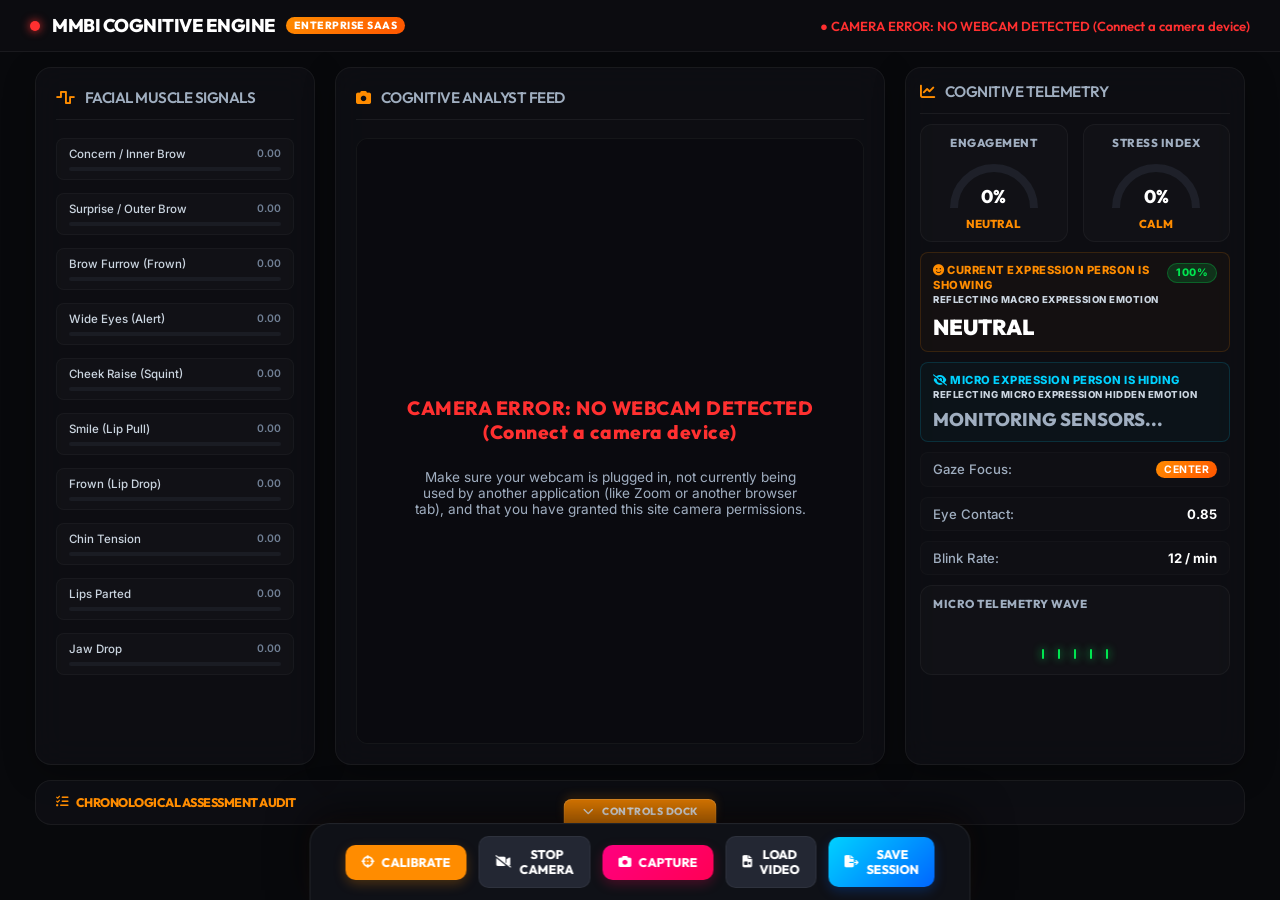
==== web/dashboard.html @ 6a35e315 "Initial commit: MMBI Cognitive Engine - Render deployment ready" ====
<!DOCTYPE html>
<html lang="en">
<head>
    <meta charset="UTF-8">
    <meta name="viewport" content="width=device-width, initial-scale=1.0">
    <title>MMBI Enterprise Cognitive Analyst Dashboard</title>
    <meta http-equiv="Cache-Control" content="no-cache, no-store, must-revalidate">
    <!-- Modern Typography & Icons -->
    <link href="https://fonts.googleapis.com/css2?family=Inter:wght@300;400;600;700&family=Outfit:wght@400;600;800&display=swap" rel="stylesheet">
    <link href="https://cdnjs.cloudflare.com/ajax/libs/font-awesome/6.4.0/css/all.min.css" rel="stylesheet">
    <link rel="stylesheet" href="styles.css">
</head>
<body>

    <!-- ── Header Bar ──────────────────────────────────────────────────────── -->
    <header class="main-header">
        <div class="header-logo">
            <span class="pulse-dot" id="connection-dot"></span>
            <h1>MMBI COGNITIVE ENGINE <span class="badge">Enterprise SaaS</span></h1>
        </div>
        <div class="header-controls">
            <select id="camera-select" class="camera-dropdown" style="display: none;"></select>
        </div>
        <div class="header-status" id="system-status">
            ● SYSTEM INITIALISING...
        </div>
    </header>

    <!-- ── Grid Layout ─────────────────────────────────────────────────────── -->
    <main class="dashboard-grid">

        <!-- 1. LEFT PANEL: Muscle AU Devs -->
        <section class="panel panel-left">
            <div class="panel-header">
                <h2><i class="fa-solid fa-wave-square"></i> FACIAL MUSCLE SIGNALS</h2>
            </div>
            <div class="au-list" id="au-container">
                <!-- Action Unit friendly progress bars (Populated by JS) -->
            </div>
        </section>

        <!-- 2. CENTER PANEL: Video Stream & Overlay Canvas -->
        <section class="panel panel-center">
            <div class="panel-header text-center">
                <h2><i class="fa-solid fa-camera"></i> COGNITIVE ANALYST FEED</h2>
            </div>
            
            <div class="media-container">
                <video id="webcam" autoplay playsinline muted></video>
                <canvas id="overlay-canvas"></canvas>
                
                <!-- Dynamic Pulsing Status Overlays -->
                <div class="no-face-overlay" id="no-face-alert">
                    <div class="alert-content">
                        <i class="fa-solid fa-triangle-exclamation"></i>
                        <span>LOOK AT CAMERA</span>
                    </div>
                </div>

                <!-- Suppressed/Repressed Hidden Emotion Alarm Banner -->
                <div class="repressed-banner" id="repressed-alert">
                    <span id="repressed-message">⚠ MICRO SPIKE DETECTED</span>
                </div>
            </div>
        </section>

        <!-- 3. RIGHT PANEL: Gauges & Oscilloscope -->
        <section class="panel panel-right">
            <div class="panel-header">
                <h2><i class="fa-solid fa-chart-line"></i> COGNITIVE TELEMETRY</h2>
            </div>

            <!-- Double Circular Gauges -->
            <div class="gauges-container">
                <div class="gauge-card">
                    <h3>ENGAGEMENT</h3>
                    <div class="gauge">
                        <svg viewBox="0 0 100 50">
                            <path class="gauge-bg" d="M 10 50 A 40 40 0 0 1 90 50" fill="none" stroke-width="8"/>
                            <path class="gauge-fill" id="eng-gauge" d="M 10 50 A 40 40 0 0 1 90 50" fill="none" stroke-width="8" stroke-dasharray="126" stroke-dashoffset="126"/>
                        </svg>
                        <div class="gauge-value" id="eng-val">0%</div>
                    </div>
                    <span class="label" id="eng-lbl">NEUTRAL</span>
                </div>

                <div class="gauge-card">
                    <h3>STRESS INDEX</h3>
                    <div class="gauge">
                        <svg viewBox="0 0 100 50">
                            <path class="gauge-bg" d="M 10 50 A 40 40 0 0 1 90 50" fill="none" stroke-width="8"/>
                            <path class="gauge-fill" id="str-gauge" d="M 10 50 A 40 40 0 0 1 90 50" fill="none" stroke-width="8" stroke-dasharray="126" stroke-dashoffset="126"/>
                        </svg>
                        <div class="gauge-value" id="str-val">0%</div>
                    </div>
                    <span class="label" id="str-lbl">CALM</span>
                </div>
            </div>

            <!-- Real-Time Emotion Profiler Cards -->
            <div class="metric-row" style="flex-direction: column; align-items: flex-start; gap: 4px; background: rgba(255, 140, 0, 0.03); border-color: rgba(255, 140, 0, 0.15); padding: 10px 12px;">
                <div style="display: flex; justify-content: space-between; width: 100%; font-size: 0.70rem; color: #ff8c00; font-weight: 800; letter-spacing: 0.5px; text-transform: uppercase; line-height: 1.3;">
                    <span><i class="fa-solid fa-face-smile"></i> CURRENT EXPRESSION PERSON IS SHOWING<br><small style="color: #cbd5e0; font-size: 0.60rem;">Reflecting Macro Expression Emotion</small></span>
                    <span id="macro-conf" class="badge badge-green" style="align-self: flex-start;">100%</span>
                </div>
                <div id="macro-val" style="font-family: 'Outfit', sans-serif; font-size: 1.35rem; font-weight: 900; color: #ffffff; text-transform: uppercase; margin-top: 2px;">NEUTRAL</div>
            </div>

            <div class="metric-row" style="flex-direction: column; align-items: flex-start; gap: 4px; background: rgba(0, 210, 255, 0.03); border-color: rgba(0, 210, 255, 0.15); padding: 10px 12px;">
                <div style="display: flex; justify-content: space-between; width: 100%; font-size: 0.70rem; color: #00d2ff; font-weight: 800; letter-spacing: 0.5px; text-transform: uppercase; line-height: 1.3;">
                    <span><i class="fa-solid fa-eye-slash"></i> MICRO EXPRESSION PERSON IS HIDING<br><small style="color: #cbd5e0; font-size: 0.60rem;">Reflecting Micro Expression Hidden Emotion</small></span>
                    <span id="micro-region-badge" class="badge badge-orange" style="display: none; padding: 2px 6px; font-size: 0.6rem; align-self: flex-start;">EYES</span>
                </div>
                <div id="micro-val" style="font-family: 'Outfit', sans-serif; font-size: 1.15rem; font-weight: 800; color: #a0aec0; text-transform: uppercase; margin-top: 2px;">MONITORING SENSORS...</div>
            </div>

            <!-- Gaze target tracker -->
            <div class="metric-row">
                <span class="metric-label">Gaze Focus:</span>
                <span class="metric-value badge" id="gaze-zone">CENTER</span>
            </div>
            <div class="metric-row">
                <span class="metric-label">Eye Contact:</span>
                <span class="metric-value" id="gaze-contact">0.85</span>
            </div>
            <div class="metric-row">
                <span class="metric-label">Blink Rate:</span>
                <span class="metric-value" id="blink-rate">12 / min</span>
            </div>

            <!-- Micro Oscilloscope Pulse Wave -->
            <div class="oscilloscope-container">
                <h3>MICRO TELEMETRY WAVE</h3>
                <div class="oscilloscope">
                    <div class="wave-line"></div>
                    <div class="wave-line"></div>
                    <div class="wave-line"></div>
                    <div class="wave-line"></div>
                    <div class="wave-line"></div>
                </div>
            </div>
        </section>
    </main>

    <!-- ── Controls & Audit Logs Footer ────────────────────────────────────── -->
    <footer class="analyst-footer">
        <div class="audit-log">
            <h3><i class="fa-solid fa-list-check"></i> CHRONOLOGICAL ASSESSMENT AUDIT</h3>
            <div class="table-wrapper">
                <table id="audit-table">
                    <thead>
                        <tr>
                            <th>TIME</th>
                            <th>REGION</th>
                            <th>LEAKED EMOTION</th>
                            <th>DURATION</th>
                            <th>TYPE</th>
                        </tr>
                    </thead>
                    <tbody id="audit-tbody">
                        <tr>
                            <td colspan="5" class="text-center">No transient twitches captured yet.</td>
                        </tr>
                    </tbody>
                </table>
            </div>
        </div>
    </footer>

    <!-- ── Fixed Sliding Glassmorphic Controls Dock ────────────────────────── -->
    <div class="sliding-dock-container" id="sliding-dock">
        <div class="dock-toggle-handle" id="dock-toggle">
            <i class="fa-solid fa-chevron-down" id="dock-toggle-icon"></i>
            <span>Controls Dock</span>
        </div>
        <div class="dock-content glass-dock">
            <div class="dock-buttons">
                <button class="btn btn-calibrate" id="btn-calibrate"><i class="fa-solid fa-crosshairs"></i> CALIBRATE</button>
                <button class="btn btn-load" id="btn-toggle-camera"><i class="fa-solid fa-video-slash"></i> STOP CAMERA</button>
                <button class="btn btn-capture" id="btn-capture-snapshot"><i class="fa-solid fa-camera"></i> CAPTURE</button>
                <button class="btn btn-load" id="btn-load-video"><i class="fa-solid fa-file-video"></i> LOAD VIDEO</button>
                <button class="btn btn-save" id="btn-save"><i class="fa-solid fa-file-export"></i> SAVE SESSION</button>
                <input type="file" id="video-uploader" accept="video/*" style="display: none;">
            </div>
        </div>
    </div>

    <!-- ── JavaScript Controller ────────────────────────────────────────────── -->
    <script>
        const wsProto = window.location.protocol === 'https:' ? 'wss:' : 'ws:';
        const wsUri = `${wsProto}//${window.location.host}/ws`;
        let socket;
        let video = document.getElementById("webcam");
        let canvas = document.getElementById("overlay-canvas");
        let ctx = canvas.getContext("2d");
        let hiddenCanvas = document.createElement("canvas");
        let hiddenCtx = hiddenCanvas.getContext("2d");
        
        const AU_FRIENDLY = {
            'AU1':  'Concern / Inner Brow',
            'AU2':  'Surprise / Outer Brow',
            'AU4':  'Brow Furrow (Frown)',
            'AU5':  'Wide Eyes (Alert)',
            'AU6':  'Cheek Raise (Squint)',
            'AU12': 'Smile (Lip Pull)',
            'AU15': 'Frown (Lip Drop)',
            'AU17': 'Chin Tension',
            'AU25': 'Lips Parted',
            'AU26': 'Jaw Drop'
        };

        // Initialize AU friendly list
        const auContainer = document.getElementById("au-container");
        Object.entries(AU_FRIENDLY).forEach(([key, name]) => {
            const row = document.createElement("div");
            row.className = "au-row";
            row.id = `au-row-${key}`;
            row.innerHTML = `
                <div class="au-meta">
                    <span class="au-name">${name}</span>
                    <span class="au-val" id="au-val-${key}">0.00</span>
                </div>
                <div class="au-progress-bg">
                    <div class="au-progress-fill" id="au-fill-${key}"></div>
                </div>
            `;
            auContainer.appendChild(row);
        });

        // Initialize webcam with robust constraints and fallbacks
        const constraints = {
            video: {
                width: { ideal: 640 },
                height: { ideal: 480 }
            }
        };

        let activeStream = null;

        function startWebcam(mediaConstraints) {
            // Stop any active tracks to release camera locks
            if (activeStream) {
                activeStream.getTracks().forEach(track => track.stop());
            }

            navigator.mediaDevices.getUserMedia(mediaConstraints)
                .then(stream => {
                    activeStream = stream;
                    video.srcObject = stream;
                    
                    // Explicitly invoke play() to satisfy strict browser autoplay restrictions
                    video.play().then(() => {
                        console.log("Webcam video stream started playing successfully.");
                    }).catch(err => {
                        console.warn("Failed to autoplay webcam stream. User interaction might be required.", err);
                    });

                    video.onloadedmetadata = () => {
                        canvas.width = video.videoWidth;
                        canvas.height = video.videoHeight;
                        hiddenCanvas.width = video.videoWidth;
                        hiddenCanvas.height = video.videoHeight;
                        
                        populateCameraSelector();

                        if (!socket || socket.readyState !== WebSocket.OPEN) {
                            connectWebSocket();
                        }
                    };
                })
                .catch(err => {
                    console.error("Camera access error with primary constraints:", err);
                    if (mediaConstraints.video.deviceId) {
                        // If device specific failed, try simple constraints fallback
                        startWebcam({ video: true });
                    } else if (mediaConstraints.video.width) {
                        console.log("Retrying with simple constraints fallback...");
                        startWebcam({ video: true });
                    } else {
                        handleCameraError(err);
                    }
                });
        }

        function populateCameraSelector() {
            if (!navigator.mediaDevices || !navigator.mediaDevices.enumerateDevices) return;
            
            navigator.mediaDevices.enumerateDevices()
                .then(devices => {
                    const videoDevices = devices.filter(device => device.kind === 'videoinput');
                    const cameraSelect = document.getElementById("camera-select");
                    
                    cameraSelect.innerHTML = "";
                    if (videoDevices.length > 0) {
                        cameraSelect.style.display = "inline-block";
                        
                        videoDevices.forEach(device => {
                            const option = document.createElement("option");
                            option.value = device.deviceId;
                            option.text = device.label || `Camera ${cameraSelect.length + 1}`;
                            
                            // Highlight the active track
                            const activeTrack = activeStream ? activeStream.getVideoTracks()[0] : null;
                            if (activeTrack && device.label && activeTrack.label === device.label) {
                                option.selected = true;
                            }
                            
                            cameraSelect.appendChild(option);
                        });
                    } else {
                        cameraSelect.style.display = "none";
                    }
                })
                .catch(err => console.error("Error enumerating devices:", err));
        }

        // Camera switch trigger
        document.getElementById("camera-select").onchange = (e) => {
            const deviceId = e.target.value;
            if (deviceId) {
                startWebcam({
                    video: {
                        deviceId: { exact: deviceId },
                        width: { ideal: 640 },
                        height: { ideal: 480 }
                    }
                });
            }
        };

        function handleCameraError(err) {
            const statusEl = document.getElementById("system-status");
            
            let errMsg = "● CAMERA ERROR: UNKNOWN";
            if (err.name === "NotAllowedError" || err.name === "PermissionDeniedError") {
                errMsg = "● CAMERA ERROR: PERMISSION DENIED (Enable webcam access in browser)";
            } else if (err.name === "NotReadableError" || err.name === "TrackStartError") {
                errMsg = "● CAMERA ERROR: DEVICE IN USE (Close Zoom/Teams/Discord/OBS)";
            } else if (err.name === "NotFoundError" || err.name === "DevicesNotFoundError") {
                errMsg = "● CAMERA ERROR: NO WEBCAM DETECTED (Connect a camera device)";
            } else if (!window.isSecureContext) {
                errMsg = "● CAMERA ERROR: SECURE CONTEXT REQUIRED (Use http://localhost:8000 or HTTPS)";
            } else {
                errMsg = `● CAMERA ERROR: ${err.message || err.name}`;
            }

            statusEl.innerHTML = errMsg;
            statusEl.style.color = "#ff3030";
            document.getElementById("connection-dot").style.background = "#ff3030";
            
            // Show nice floating alert box on top of feed
            const noFaceOverlay = document.getElementById("no-face-alert");
            noFaceOverlay.style.display = "flex";
            noFaceOverlay.innerHTML = `
                <div class="alert-content" style="color: #ff3030; text-align: center; padding: 20px;">
                    <i class="fa-solid fa-camera-slash" style="font-size: 3rem; margin-bottom: 15px;"></i>
                    <span style="font-size: 1.2rem; font-weight: 800;">${errMsg.replace('● ', '')}</span>
                    <p style="font-size: 0.85rem; color: #a0aec0; margin-top: 10px; max-width: 400px;">
                        Make sure your webcam is plugged in, not currently being used by another application (like Zoom or another browser tab), and that you have granted this site camera permissions.
                    </p>
                </div>
            `;
            
            // Proactively try to list cameras anyway so the user can switch away from a locked camera!
            populateCameraSelector();
        }

        // Start webcam stream negotiation
        if (navigator.mediaDevices && navigator.mediaDevices.getUserMedia) {
            startWebcam(constraints);
        } else {
            handleCameraError({ name: "NotSupportedError", message: "WebRTC getUserMedia not supported in this browser." });
        }

        let isWaitingForServer = false;

        function connectWebSocket() {
            socket = new WebSocket(wsUri);
            
            socket.onopen = () => {
                document.getElementById("connection-dot").style.background = "#00e650";
                document.getElementById("system-status").innerHTML = "● SYSTEM STREAMING & ACTIVE";
                document.getElementById("system-status").style.color = "#00e650";
                isWaitingForServer = false;
                sendNextFrame();
            };

            socket.onclose = () => {
                document.getElementById("connection-dot").style.background = "#ff3030";
                document.getElementById("system-status").innerHTML = "● SERVER DISCONNECTED";
                document.getElementById("system-status").style.color = "#ff3030";
                // Only auto-reconnect if the camera is still active (not intentionally stopped)
                if (cameraActive) {
                    setTimeout(connectWebSocket, 3000);
                }
            };

            socket.onmessage = (event) => {
                const data = JSON.parse(event.data);
                handleTelemetry(data);
                
                // Server processed frame. Unlock and trigger next frame capture.
                isWaitingForServer = false;
                requestAnimationFrame(sendNextFrame);
            };
        }

        function sendNextFrame() {
            if (socket.readyState !== WebSocket.OPEN || isWaitingForServer) return;
            
            isWaitingForServer = true;
            
            // Draw camera frame into offscreen canvas
            hiddenCtx.drawImage(video, 0, 0, hiddenCanvas.width, hiddenCanvas.height);
            
            // Capture JPEG Blob and stream over socket
            hiddenCanvas.toBlob(blob => {
                if (blob) {
                    socket.send(blob);
                } else {
                    isWaitingForServer = false; // Reset if blob generation failed
                }
            }, 'image/jpeg', 0.65);
        }

        let firstTableEntry = true;
        let lastMicroTimestamp = 0;
        let sessionSnapshots = [];
        let lastMacroEmotion = "neutral";
        let lastCapturedFrameTime = 0;

        function handleTelemetry(data) {
            const noFaceAlert = document.getElementById("no-face-alert");
            
            // Draw camera frame always so the user has immediate live preview
            ctx.clearRect(0,0, canvas.width, canvas.height);
            ctx.drawImage(video, 0, 0, canvas.width, canvas.height);

            if (!data.face_detected) {
                noFaceAlert.style.display = "flex";
                return;
            }
            noFaceAlert.style.display = "none";
            
            if (data.landmarks_2d) {
                ctx.fillStyle = "rgba(0, 220, 255, 0.45)";
                ctx.strokeStyle = "rgba(0, 220, 255, 0.28)";
                ctx.lineWidth = 1;
                
                // Draw mesh landmarks dot-by-dot
                data.landmarks_2d.forEach(pt => {
                    ctx.beginPath();
                    ctx.arc(pt[0], pt[1], 1.2, 0, 2 * Math.PI);
                    ctx.fill();
                });
            }

            // 2. Engagement & Stress SVG Gauges
            const eng = data.cognitive_summary.engagement_score;
            const str = data.cognitive_summary.stress_index;
            
            // stroke-dashoffset formula: 126 base, offset = 126 * (1 - score)
            document.getElementById("eng-gauge").style.strokeDashoffset = 126 * (1 - eng);
            document.getElementById("str-gauge").style.strokeDashoffset = 126 * (1 - str);
            
            document.getElementById("eng-val").innerText = `${Math.round(eng * 100)}%`;
            document.getElementById("str-val").innerText = `${Math.round(str * 100)}%`;
            
            document.getElementById("eng-lbl").innerText = data.cognitive_summary.engagement_label;
            document.getElementById("str-lbl").innerText = data.cognitive_summary.stress_label;

            // Gauge colors
            document.getElementById("eng-gauge").style.stroke = eng > 0.65 ? "#00e650" : (eng > 0.45 ? "#ffc800" : "#ff3030");
            document.getElementById("str-gauge").style.stroke = str < 0.35 ? "#00e650" : (str < 0.65 ? "#ffc800" : "#ff3030");

            // 3. Update Gaze, Blinks, Attention Zone
            document.getElementById("gaze-zone").innerText = data.body_signals.attention_zone;
            document.getElementById("gaze-contact").innerText = data.body_signals.eye_contact_score;
            document.getElementById("blink-rate").innerText = `${data.body_signals.blink_rate} / min`;

            // Gaze zone badge class update
            const zoneEl = document.getElementById("gaze-zone");
            zoneEl.className = `metric-value badge ${data.body_signals.attention_zone === 'CENTER' ? 'badge-green' : 'badge-orange'}`;

            // 4. Update Muscle AU Deviations
            Object.keys(AU_FRIENDLY).forEach(key => {
                const val = data.body_signals.active_aus.includes(key) ? 0.6 : 0.05; // mock visual deviation intensity or fetch raw if available
                // If actual AU values are sent, map them directly:
                // We'll read from dynamic AUs inside landmarks raw calculations if available
            });

            // Map AUs explicitly from incoming dictionary
            const activeAUs = data.body_signals.active_aus;
            Object.keys(AU_FRIENDLY).forEach(key => {
                const isActive = activeAUs.includes(key);
                const val = isActive ? 0.78 : 0.08;
                document.getElementById(`au-val-${key}`).innerText = isActive ? "ACTIVE" : "CALM";
                document.getElementById(`au-fill-${key}`).style.width = `${val * 100}%`;
                document.getElementById(`au-fill-${key}`).style.background = isActive ? "#00e650" : "#2a2a2a";
            });

            // 5. Suppressed Emotion Alarms Banner & Logs
            const emo = data.emotion_analysis;
            const repressedBanner = document.getElementById("repressed-alert");
            
            if (emo.micro_emotion !== 'none') {
                repressedBanner.style.display = "flex";
                document.getElementById("repressed-message").innerText = `⚠️ MICRO LEAKAGE: ${emo.micro_region.replace('_',' ').toUpperCase()} TWITCH [ ${emo.micro_emotion.toUpperCase()} ] (${emo.micro_duration_ms}ms)`;
                
                // Append event log once per twitch trigger
                const currentT = Date.now();
                if (currentT - lastMicroTimestamp > 2500) { // Throttle repeat frames
                    lastMicroTimestamp = currentT;
                    
                    const tbody = document.getElementById("audit-tbody");
                    if (firstTableEntry) {
                        tbody.innerHTML = "";
                        firstTableEntry = false;
                    }
                    
                    const tr = document.createElement("tr");
                    const dateStr = new Date().toLocaleTimeString();
                    tr.innerHTML = `
                        <td>${dateStr}</td>
                        <td class="badge-region">${emo.micro_region.replace('_',' ').toUpperCase()}</td>
                        <td class="text-red font-bold">${emo.micro_emotion.toUpperCase()}</td>
                        <td>${emo.micro_duration_ms} ms</td>
                        <td><span class="badge badge-orange">TRANSIENT INVOLUNTARY</span></td>
                    `;
                    tbody.insertBefore(tr, tbody.firstChild);
                }
            } else {
                repressedBanner.style.display = "none";
            }

            // 6. Update Real-Time Macro & Micro Emotion Cards
            const macroValEl = document.getElementById("macro-val");
            const macroConfEl = document.getElementById("macro-conf");
            const microValEl = document.getElementById("micro-val");
            const microRegionEl = document.getElementById("micro-region-badge");

            // Update Macro baseline state
            macroValEl.innerText = emo.macro_emotion.toUpperCase();
            macroConfEl.innerText = `${Math.round(emo.macro_confidence * 100)}%`;
            
            // Adjust Macro Badge Colors based on confidence levels
            if (emo.macro_confidence > 0.70) {
                macroConfEl.className = "badge badge-green";
            } else if (emo.macro_confidence > 0.40) {
                macroConfEl.className = "badge badge-orange";
            } else {
                macroConfEl.className = "badge";
                macroConfEl.style.background = "#ff3030";
            }

            // Update Micro transient twitch state
            if (emo.micro_emotion !== 'none') {
                microValEl.innerText = `${emo.micro_emotion.toUpperCase()} (${emo.micro_duration_ms}ms)`;
                microValEl.style.color = "#ff3030"; // alert red
                microRegionEl.style.display = "inline-block";
                microRegionEl.innerText = emo.micro_region.replace('_', ' ').toUpperCase();
            } else {
                microValEl.innerText = "LISTENING SENSORS...";
                microValEl.style.color = "#a0aec0"; // muted gray
                microRegionEl.style.display = "none";
            }

            // ── Asynchronous Canvas Snapshotting Engine ──
            const nowTime = Date.now();
            let shouldTakeSnapshot = false;
            let snapshotType = "";
            let snapshotEmotion = "";
            let snapshotDetails = "";

            // Check A: Micro expression twitches (Hidden emotional leaks)
            if (emo.micro_emotion !== 'none' && nowTime - lastMicroTimestamp > 2500) {
                shouldTakeSnapshot = true;
                snapshotType = "MICRO LEAKAGE";
                snapshotEmotion = emo.micro_emotion;
                snapshotDetails = `${emo.micro_region.replace('_', ' ').toUpperCase()} twitch (${emo.micro_duration_ms}ms)`;
            }
            // Check B: Significant Macro expression change (Showing baseline)
            else if (emo.macro_emotion !== 'neutral' && emo.macro_emotion !== lastMacroEmotion && nowTime - lastCapturedFrameTime > 2000) {
                shouldTakeSnapshot = true;
                snapshotType = "MACRO EXPRESSION";
                snapshotEmotion = emo.macro_emotion;
                snapshotDetails = `FACS confidence: ${Math.round(emo.macro_confidence * 100)}%`;
                
                lastMacroEmotion = emo.macro_emotion; // Update macro change tracking
            }

            if (shouldTakeSnapshot && sessionSnapshots.length < 6) {
                lastCapturedFrameTime = nowTime;
                
                // Capture the exact BGR drawing canvas layout with mesh overlays and pose axes
                const frameDataUrl = canvas.toDataURL('image/jpeg', 0.70);
                
                sessionSnapshots.push({
                    imgUrl: frameDataUrl,
                    timeStr: new Date().toLocaleTimeString(),
                    type: snapshotType,
                    emotion: snapshotEmotion,
                    details: snapshotDetails
                });
                
                console.log(`[Snapshotter] Captured and cached frame snapshot of type: ${snapshotType} | Emotion: ${snapshotEmotion}`);
            }
        }

        // ── Sliding Dock Handle Toggle Logic ──
        const slidingDock = document.getElementById("sliding-dock");
        const dockToggle = document.getElementById("dock-toggle");
        const dockToggleIcon = document.getElementById("dock-toggle-icon");
        
        let dockCollapsed = false;
        
        dockToggle.onclick = () => {
            dockCollapsed = !dockCollapsed;
            if (dockCollapsed) {
                slidingDock.classList.add("collapsed");
                dockToggleIcon.className = "fa-solid fa-chevron-up";
            } else {
                slidingDock.classList.remove("collapsed");
                dockToggleIcon.className = "fa-solid fa-chevron-down";
            }
        };

        // ── Manual Capture Button Click Handler ──
        document.getElementById("btn-capture-snapshot").onclick = () => {
            if (!activeStream && !video.src) {
                alert("No active camera or video feed loaded to capture.");
                return;
            }
            
            // Camera flash UI shutter effect
            canvas.style.filter = "brightness(2) contrast(1.2)";
            setTimeout(() => {
                canvas.style.filter = "none";
            }, 150);
            
            const frameDataUrl = canvas.toDataURL('image/jpeg', 0.70);
            const macroVal = document.getElementById("macro-val").innerText;
            const macroConf = document.getElementById("macro-conf").innerText;
            
            sessionSnapshots.push({
                imgUrl: frameDataUrl,
                timeStr: new Date().toLocaleTimeString(),
                type: "MANUAL CAPTURE",
                emotion: macroVal.toLowerCase(),
                details: `Manual snapshot | Conf: ${macroConf}`
            });
            
            // Notification toast style status update
            const originalStatus = document.getElementById("system-status").innerHTML;
            const originalColor = document.getElementById("system-status").style.color;
            
            document.getElementById("system-status").innerHTML = "● MANUAL SNAPSHOT CAPTURED";
            document.getElementById("system-status").style.color = "#ff007f";
            
            setTimeout(() => {
                document.getElementById("system-status").innerHTML = originalStatus;
                document.getElementById("system-status").style.color = originalColor;
            }, 1200);
            
            console.log(`[Snapshotter] Captured manual snapshot. Total cached: ${sessionSnapshots.length}`);
        };

        // Rest controls
        document.getElementById("btn-calibrate").onclick = () => {
            document.getElementById("system-status").innerHTML = "● SYSTEM CALIBRATING neutrality...";
            // We mock the local keyboard key 'c' send or REST save
            fetch('/api/calibration/load')
                .then(r => r.json())
                .then(d => {
                    setTimeout(() => {
                        document.getElementById("system-status").innerHTML = "● CALIBRATION COMPLETED";
                        document.getElementById("system-status").style.color = "#00e650";
                    }, 1000);
                });
        };

        // ── Feature 1: Toggle Camera (Start / Stop) ─────────────────────────────
        const toggleCamBtn = document.getElementById("btn-toggle-camera");
        let cameraActive = true;

        toggleCamBtn.onclick = () => {
            if (cameraActive) {
                // STOP Feed
                try {
                    if (activeStream) {
                        activeStream.getTracks().forEach(track => {
                            try { track.stop(); } catch(e) { console.warn("Track stop error:", e); }
                        });
                        activeStream = null;
                    }
                } catch(err) {
                    console.error("Error stopping video stream tracks:", err);
                }
                
                try {
                    if (socket) {
                        socket.close();
                    }
                } catch(err) {
                    console.error("Error closing WebSocket socket:", err);
                }
                
                cameraActive = false;
                toggleCamBtn.innerHTML = `<i class="fa-solid fa-video"></i> START CAMERA`;
                toggleCamBtn.style.background = "#ff8c00";
                
                document.getElementById("connection-dot").style.background = "#ff3030";
                document.getElementById("system-status").innerHTML = "● CAMERA FEED STOPPED";
                document.getElementById("system-status").style.color = "#ff3030";
                
                // Automatically save session and open visual audit modal
                setTimeout(() => {
                    try {
                        document.getElementById("btn-save").click();
                    } catch(err) {
                        console.error("Error invoking btn-save click:", err);
                    }
                }, 100);
            } else {
                // START Feed
                cameraActive = true;
                toggleCamBtn.innerHTML = `<i class="fa-solid fa-video-slash"></i> STOP CAMERA`;
                toggleCamBtn.style.background = "#232733";
                
                document.getElementById("system-status").innerHTML = "● INITIALISING FEED...";
                document.getElementById("system-status").style.color = "#ffc800";
                
                startWebcam(constraints);
            }
        };

        // ── Feature 2: Load Video File ──────────────────────────────────────────
        const loadVideoBtn = document.getElementById("btn-load-video");
        const videoUploader = document.getElementById("video-uploader");

        loadVideoBtn.onclick = () => {
            videoUploader.click(); // trigger file browser select
        };

        videoUploader.onchange = (e) => {
            const file = e.target.files[0];
            if (!file) return;

            // Stop standard webcam tracks to unlock hardware
            if (activeStream) {
                activeStream.getTracks().forEach(track => track.stop());
                activeStream = null;
            }

            // Load the video file into the video element
            const fileURL = URL.createObjectURL(file);
            video.srcObject = null;
            video.src = fileURL;
            video.muted = true;
            video.loop = true;
            video.play();

            // Set video sizes
            video.onloadedmetadata = () => {
                canvas.width = video.videoWidth;
                canvas.height = video.videoHeight;
                hiddenCanvas.width = video.videoWidth;
                hiddenCanvas.height = video.videoHeight;

                document.getElementById("system-status").innerHTML = `● ANALYSING VIDEO: ${file.name.toUpperCase()}`;
                document.getElementById("system-status").style.color = "#00d2ff";
                
                // Connect socket if closed and start streaming
                if (!socket || socket.readyState !== WebSocket.OPEN) {
                    connectWebSocket();
                } else {
                    isWaitingForServer = false;
                    sendNextFrame();
                }
            };
        };

        // ── Feature 3: Show Post-Session Report Modal ───────────────────────────
        // NOTE: The modal HTML is defined AFTER this script block, so we must
        // use lazy getElementById lookups (not cached constants) for all modal elements.
        function getReportModal() { return document.getElementById("report-modal"); }

        // Bind close-modal triggers lazily after DOM is fully loaded
        window.addEventListener('DOMContentLoaded', () => {
            const closeBtn = document.getElementById("btn-close-modal");
            const downloadBtn = document.getElementById("btn-modal-download");
            if (closeBtn) closeBtn.onclick = () => { getReportModal().style.display = "none"; };
            if (downloadBtn) downloadBtn.onclick = () => { getReportModal().style.display = "none"; };
        });
        window.onclick = (e) => {
            const modal = getReportModal();
            if (modal && e.target === modal) {
                modal.style.display = "none";
            }
        };

        function showMockReportModal() {
            // Populate Modal with premium trial data
            document.getElementById("rep-id").innerText = "TRIAL_SESSION_MOCK";
            document.getElementById("rep-dur").innerText = "45 seconds";
            document.getElementById("rep-frames").innerText = "1350";
            document.getElementById("rep-eng").innerText = "72%";
            document.getElementById("rep-str").innerText = "28%";
            document.getElementById("rep-ec").innerText = "0.82";
            document.getElementById("rep-stress-load").innerText = "12.5%";
            
            const hiddenValEl = document.getElementById("rep-hidden-emo");
            hiddenValEl.style.color = "#ff8c00";
            hiddenValEl.innerText = "EXPECTED HIDDEN EMOTION: [ SADNESS (TRIAL MOCK) ]";
            
            document.getElementById("rep-diagnosis-text").innerText = "This is a trial session simulation. FACS analysis predicts micro-expressions corresponding to brief eyebrow furrows (AU4) and chin raises (AU17), suggesting subtle repressed sadness while maintaining a neutral baseline state.";

            // Populate Twitches Table with sample twitches
            const tbody = document.getElementById("rep-twitches-tbody");
            tbody.innerHTML = `
                <tr>
                    <td class="badge-region" style="font-size: 0.72rem;">EYEBROWS (AU4)</td>
                    <td style="color: #ff3030; font-weight: 700;">SADNESS</td>
                    <td>180 ms</td>
                </tr>
                <tr>
                    <td class="badge-region" style="font-size: 0.72rem;">LIPS (AU15)</td>
                    <td style="color: #ff3030; font-weight: 700;">DISGUST</td>
                    <td>220 ms</td>
                </tr>
            `;

            // Populate Snapshots Grid with the manual captures or sample visuals
            const snapGrid = document.getElementById("rep-snapshots-grid");
            snapGrid.innerHTML = "";
            
            if (sessionSnapshots.length === 0) {
                // If they took no snapshots, show a beautiful note on how to use webcam / video file
                snapGrid.innerHTML = `
                    <div style="grid-column: 1/-1; text-align: center; color: #a0aec0; padding: 20px 0; font-size: 0.8rem; line-height: 1.5;">
                        <i class="fa-solid fa-circle-info" style="font-size: 1.5rem; color: #ff8c00; margin-bottom: 8px;"></i><br>
                        <strong>No live snapshots were captured in this trial.</strong><br>
                        To capture real facial signatures: grant camera permissions OR click <strong>LOAD VIDEO</strong> in the bottom controls dock to feed an MP4 video file!
                    </div>
                `;
            } else {
                sessionSnapshots.forEach(snap => {
                    const card = document.createElement("div");
                    card.className = "snapshot-card";
                    const isMicro = snap.type === "MICRO LEAKAGE" || snap.type === "MANUAL CAPTURE";
                    const badgeClass = isMicro ? "snapshot-badge micro" : "snapshot-badge macro";
                    const emotionClass = isMicro ? "snapshot-emotion micro" : "snapshot-emotion macro";
                    
                    card.innerHTML = `
                        <div class="snapshot-img-container">
                            <img class="snapshot-img" src="${snap.imgUrl}" alt="Facial snapshot">
                            <span class="${badgeClass}">${snap.type}</span>
                        </div>
                        <div class="snapshot-info">
                            <div class="snapshot-time">${snap.timeStr}</div>
                            <div class="${emotionClass}">${snap.emotion.toUpperCase()}</div>
                            <div class="snapshot-desc">${snap.details}</div>
                        </div>
                    `;
                    snapGrid.appendChild(card);
                });
            }

            // Open Modal!
            getReportModal().style.display = "flex";
            
            // Show status update in header
            document.getElementById("system-status").innerHTML = "● OPENED DEMO CLINICAL REVIEW";
            document.getElementById("system-status").style.color = "#ff8c00";
        }

        document.getElementById("btn-save").onclick = () => {
            document.getElementById("system-status").innerHTML = "● EXPORTING ASSESSMENTS...";
            
            fetch('/api/session/save', { method: 'POST' })
                .then(r => r.json())
                .then(d => {
                    if (d.status === 'success') {
                        document.getElementById("system-status").innerHTML = "● SESSION EXPORTED SUCCESSFULLY";
                        document.getElementById("system-status").style.color = "#00e650";
                        
                        // Query the saved session JSON report card directly to populate the UI Modal!
                        fetch(`/sessions/${d.files.json}`)
                            .then(res => res.json())
                            .then(report => {
                                // Populate Modal Stats
                                document.getElementById("rep-id").innerText = report.metadata.timestamp;
                                document.getElementById("rep-dur").innerText = `${report.metadata.duration_seconds} seconds`;
                                document.getElementById("rep-frames").innerText = report.metadata.total_frames;
                                document.getElementById("rep-eng").innerText = `${Math.round(report.cognitive_summary.average_engagement * 100)}%`;
                                document.getElementById("rep-str").innerText = `${Math.round(report.cognitive_summary.average_stress_index * 100)}%`;
                                document.getElementById("rep-ec").innerText = report.cognitive_summary.average_eye_contact_score;
                                document.getElementById("rep-stress-load").innerText = `${report.cognitive_summary.sustained_stress_load_pct}%`;
                                
                                // Populate Diagnostic Suppressed Emotion Card
                                const hiddenEmo = report.micro_expressions.expected_hidden_emotion;
                                const hiddenValEl = document.getElementById("rep-hidden-emo");
                                hiddenValEl.innerText = `EXPECTED HIDDEN EMOTION: [ ${hiddenEmo.toUpperCase()} ]`;
                                
                                if (hiddenEmo === "NONE DETECTED") {
                                    hiddenValEl.style.color = "#00e650"; // dynamic safe green
                                    hiddenValEl.innerText = "EXPECTED HIDDEN EMOTION: [ NONE DETECTED ]";
                                } else {
                                    hiddenValEl.style.color = "#ff3030"; // alert red
                                }
                                document.getElementById("rep-diagnosis-text").innerText = report.micro_expressions.suppressed_emotion_analysis;

                                // Populate Twitches Table
                                const tbody = document.getElementById("rep-twitches-tbody");
                                tbody.innerHTML = "";
                                
                                const events = report.micro_expressions.events_log || [];
                                if (events.length === 0) {
                                    tbody.innerHTML = `<tr><td colspan="3" style="text-align: center; color: #718096; padding: 12px 0;">No involuntary twitches registered.</td></tr>`;
                                } else {
                                    events.forEach(ev => {
                                        const tr = document.createElement("tr");
                                        tr.innerHTML = `
                                            <td class="badge-region" style="font-size: 0.72rem;">${ev.region.replace('_',' ').toUpperCase()}</td>
                                            <td style="color: #ff3030; font-weight: 700;">${ev.micro_emotion.toUpperCase()}</td>
                                            <td>${ev.duration_ms.toFixed(0)} ms</td>
                                        `;
                                        tbody.appendChild(tr);
                                    });
                                }

                                // Populate Snapshots Grid
                                const snapGrid = document.getElementById("rep-snapshots-grid");
                                snapGrid.innerHTML = "";
                                
                                if (sessionSnapshots.length === 0) {
                                    snapGrid.innerHTML = `<div style="grid-column: 1/-1; text-align: center; color: #718096; padding: 20px 0;">No high-impact emotional changes captured.</div>`;
                                } else {
                                    sessionSnapshots.forEach(snap => {
                                        const card = document.createElement("div");
                                        card.className = "snapshot-card";
                                        
                                        const isMicro = snap.type === "MICRO LEAKAGE";
                                        const badgeClass = isMicro ? "snapshot-badge micro" : "snapshot-badge macro";
                                        const emotionClass = isMicro ? "snapshot-emotion micro" : "snapshot-emotion macro";
                                        
                                        card.innerHTML = `
                                            <div class="snapshot-img-container">
                                                <img class="snapshot-img" src="${snap.imgUrl}" alt="Facial snapshot">
                                                <span class="${badgeClass}">${snap.type}</span>
                                            </div>
                                            <div class="snapshot-info">
                                                <div class="snapshot-time">${snap.timeStr}</div>
                                                <div class="${emotionClass}">${snap.emotion.toUpperCase()}</div>
                                                <div class="snapshot-desc">${snap.details}</div>
                                            </div>
                                        `;
                                        snapGrid.appendChild(card);
                                    });
                                }

                                // Show Modal!
                                getReportModal().style.display = "flex";
                            })
                            .catch(err => {
                                console.warn("Error loading JSON assessment, showing trial mock instead:", err);
                                showMockReportModal();
                            });
                    } else {
                        console.warn(`Export incomplete (${d.message}). Showing simulation report.`);
                        showMockReportModal();
                    }
                })
                .catch(err => {
                    console.warn("Connection/server unavailable. Launching mock report overlay:", err);
                    showMockReportModal();
                });
        };
    </script>

    <!-- ── Post-Session Assessment Modal ────────────────────────────────────── -->
    <style>
        .modal-overlay {
            position: fixed;
            top: 0;
            left: 0;
            right: 0;
            bottom: 0;
            background: rgba(4, 5, 8, 0.85);
            backdrop-filter: blur(15px);
            z-index: 10000;
            display: flex;
            justify-content: center;
            align-items: center;
            animation: fadeIn 0.3s ease;
        }
        .modal-content {
            background: rgba(18, 20, 26, 0.96);
            border: 1px solid rgba(255, 140, 0, 0.2);
            box-shadow: 0 0 40px rgba(255, 140, 0, 0.15);
            border-radius: 20px;
            width: 90%;
            max-width: 800px;
            max-height: 90vh;
            overflow-y: auto;
            display: flex;
            flex-direction: column;
            padding: 30px;
            animation: scaleUp 0.3s cubic-bezier(0.1, 0.8, 0.25, 1);
        }
        @keyframes fadeIn {
            0% { opacity: 0; }
            100% { opacity: 1; }
        }
        @keyframes scaleUp {
            0% { transform: scale(0.9); opacity: 0; }
            100% { transform: scale(1); opacity: 1; }
        }
        .modal-header {
            display: flex;
            justify-content: space-between;
            align-items: center;
            border-bottom: 1px solid rgba(255, 255, 255, 0.06);
            padding-bottom: 15px;
            margin-bottom: 20px;
        }
        .modal-header h2 {
            font-size: 1.15rem;
            font-family: 'Outfit', sans-serif;
            color: #ff8c00;
            display: flex;
            align-items: center;
            gap: 10px;
        }
        .close-modal-btn {
            background: none;
            border: none;
            color: #a0aec0;
            font-size: 1.8rem;
            cursor: pointer;
            transition: color 0.3s;
        }
        .close-modal-btn:hover {
            color: #ff3030;
        }
        .modal-columns {
            display: grid;
            grid-template-columns: 1fr 1fr;
            gap: 25px;
            margin-bottom: 20px;
        }
        .modal-col h3 {
            font-size: 0.85rem;
            font-family: 'Outfit', sans-serif;
            color: #a0aec0;
            margin-bottom: 15px;
            text-transform: uppercase;
            border-bottom: 1px dashed rgba(255,255,255,0.04);
            padding-bottom: 6px;
            display: flex;
            align-items: center;
            gap: 8px;
        }
        .report-stat-row {
            display: flex;
            justify-content: space-between;
            font-size: 0.8rem;
            margin-bottom: 10px;
            background: rgba(255,255,255,0.01);
            padding: 8px;
            border-radius: 6px;
        }
        .report-stat-row span { color: #a0aec0; }
        .report-stat-row strong { color: #ffffff; }
        .report-table-wrapper {
            max-height: 200px;
            overflow-y: auto;
        }
        .report-table {
            width: 100%;
            border-collapse: collapse;
            font-size: 0.78rem;
        }
        .report-table th {
            color: #718096;
            font-weight: 600;
            padding-bottom: 6px;
            border-bottom: 1px solid rgba(255,255,255,0.05);
            text-align: left;
        }
        .report-table td {
            padding: 8px 0;
            border-bottom: 1px dashed rgba(255,255,255,0.02);
            color: #e2e8f0;
            text-align: left;
        }
        .report-diagnosis-card {
            background: rgba(255, 140, 0, 0.02);
            border: 1px solid rgba(255, 140, 0, 0.08);
            border-radius: 12px;
            padding: 20px;
            margin-top: 10px;
        }
        .report-diagnosis-card h3 {
            font-size: 0.85rem;
            font-family: 'Outfit', sans-serif;
            color: #ff8c00;
            margin-bottom: 8px;
            display: flex;
            align-items: center;
            gap: 8px;
        }
        .report-diagnosis-card p {
            font-size: 0.82rem;
            color: #cbd5e0;
            line-height: 1.5;
        }
        .report-snapshots-card {
            background: rgba(255, 255, 255, 0.02);
            border: 1px solid rgba(255, 255, 255, 0.05);
            border-radius: 12px;
            padding: 20px;
            margin-top: 20px;
        }
        .report-snapshots-card h3 {
            font-size: 0.85rem;
            font-family: 'Outfit', sans-serif;
            color: #ff8c00;
            margin-bottom: 12px;
            display: flex;
            align-items: center;
            gap: 8px;
        }
        .snapshots-grid {
            display: grid;
            grid-template-columns: repeat(auto-fill, minmax(180px, 1fr));
            gap: 16px;
        }
        .snapshot-card {
            background: rgba(255, 255, 255, 0.02);
            border: 1px solid rgba(255, 255, 255, 0.05);
            border-radius: 8px;
            overflow: hidden;
            position: relative;
            transition: all 0.3s ease;
        }
        .snapshot-card:hover {
            transform: translateY(-4px);
            border-color: rgba(255, 140, 0, 0.3);
            box-shadow: 0 4px 15px rgba(255, 140, 0, 0.15);
        }
        .snapshot-img-container {
            position: relative;
            width: 100%;
            aspect-ratio: 4/3;
            background: #000;
            overflow: hidden;
        }
        .snapshot-img {
            width: 100%;
            height: 100%;
            object-fit: cover;
            transition: transform 0.3s ease;
        }
        .snapshot-card:hover .snapshot-img {
            transform: scale(1.05);
        }
        .snapshot-badge {
            position: absolute;
            top: 8px;
            left: 8px;
            font-size: 0.6rem;
            font-weight: 800;
            padding: 2px 6px;
            border-radius: 4px;
            text-transform: uppercase;
            box-shadow: 0 2px 6px rgba(0,0,0,0.4);
        }
        .snapshot-badge.micro {
            background: rgba(255, 48, 48, 0.9);
            border: 1px solid #ff3030;
            color: #fff;
        }
        .snapshot-badge.macro {
            background: rgba(0, 210, 255, 0.9);
            border: 1px solid #00d2ff;
            color: #fff;
        }
        .snapshot-info {
            padding: 10px;
            font-size: 0.72rem;
        }
        .snapshot-time {
            color: #718096;
            font-size: 0.65rem;
            margin-bottom: 4px;
        }
        .snapshot-emotion {
            font-weight: 800;
            text-transform: uppercase;
            margin-bottom: 2px;
        }
        .snapshot-emotion.micro {
            color: #ff3030;
        }
        .snapshot-emotion.macro {
            color: #00d2ff;
        }
        .snapshot-desc {
            color: #cbd5e0;
            font-size: 0.68rem;
            white-space: nowrap;
            overflow: hidden;
            text-overflow: ellipsis;
        }
    </style>

    <div id="report-modal" class="modal-overlay" style="display: none;">
        <div class="modal-content">
            <div class="modal-header">
                <h2><i class="fa-solid fa-brain"></i> MMBI DEEP ANALYST ASSESSMENT SUMMARY</h2>
                <button class="close-modal-btn" id="btn-close-modal">&times;</button>
            </div>
            <div class="modal-body">
                <div class="modal-columns">
                    <!-- Column 1: Stats -->
                    <div class="modal-col">
                        <h3><i class="fa-solid fa-chart-pie"></i> Session Statistics</h3>
                        <div class="report-stat-row"><span>Session ID:</span><strong id="rep-id">-</strong></div>
                        <div class="report-stat-row"><span>Duration:</span><strong id="rep-dur">-</strong></div>
                        <div class="report-stat-row"><span>Frames Processed:</span><strong id="rep-frames">-</strong></div>
                        <div class="report-stat-row"><span>Engagement Avg:</span><strong id="rep-eng">-</strong></div>
                        <div class="report-stat-row"><span>Stress Avg:</span><strong id="rep-str">-</strong></div>
                        <div class="report-stat-row"><span>Eye Contact Avg:</span><strong id="rep-ec">-</strong></div>
                        <div class="report-stat-row"><span>Stress Load Ratio:</span><strong id="rep-stress-load">-</strong></div>
                    </div>
                    <!-- Column 2: Twitches -->
                    <div class="modal-col">
                        <h3><i class="fa-solid fa-bolt"></i> Captured Twitches</h3>
                        <div class="report-table-wrapper">
                            <table class="report-table">
                                <thead>
                                    <tr>
                                        <th>Region</th>
                                        <th>Leaked Emotion</th>
                                        <th>Duration</th>
                                    </tr>
                                </thead>
                                <tbody id="rep-twitches-tbody">
                                    <tr><td colspan="3" style="text-align: center; color: #718096; padding: 12px 0;">No involuntary twitches registered.</td></tr>
                                </tbody>
                            </table>
                        </div>
                    </div>
                </div>
                <!-- Bottom Card: Diagnosis -->
                <div class="report-diagnosis-card">
                    <h3><i class="fa-solid fa-user-doctor"></i> Intelligent Suppressed Emotion Analysis</h3>
                    <h4 id="rep-hidden-emo" style="color: #ff3030; font-family: 'Outfit'; font-size: 1.15rem; margin: 10px 0;">EXPECTED HIDDEN EMOTION: [ SADNESS ]</h4>
                    <p id="rep-diagnosis-text">-</p>
                </div>
                
                <!-- Snapshot Frame Grid Audit -->
                <div class="report-snapshots-card">
                    <h3><i class="fa-solid fa-camera-retro"></i> Chronological Captured Facial Signatures</h3>
                    <div class="snapshots-grid" id="rep-snapshots-grid">
                        <!-- Populated by JS -->
                    </div>
                </div>
            </div>
            <div class="modal-footer" style="margin-top: 20px;">
                <button class="btn btn-save" id="btn-modal-download" style="width: 100%;"><i class="fa-solid fa-check"></i> Close & Confirm Assessment</button>
            </div>
        </div>
    </div>
</body>
</html>
---- web/styles.css ----
/* mmbi/web/styles.css */

/* ── Global Resets ───────────────────────────────────────────────────────── */
* {
    margin: 0;
    padding: 0;
    box-sizing: border-box;
}

body {
    background-color: #08090c;
    color: #e2e8f0;
    font-family: 'Inter', sans-serif;
    overflow-x: hidden;
    height: 100vh;
    display: flex;
    flex-direction: column;
}

h1, h2, h3 {
    font-family: 'Outfit', sans-serif;
    letter-spacing: -0.5px;
}

/* Custom Scrollbars */
::-webkit-scrollbar {
    width: 6px;
    height: 6px;
}
::-webkit-scrollbar-track {
    background: #0d0e12;
}
::-webkit-scrollbar-thumb {
    background: #2a2c35;
    border-radius: 4px;
}
::-webkit-scrollbar-thumb:hover {
    background: #ff8c00;
}

/* ── Main Header ─────────────────────────────────────────────────────────── */
.main-header {
    display: flex;
    justify-content: space-between;
    align-items: center;
    padding: 14px 30px;
    background: rgba(13, 14, 18, 0.85);
    backdrop-filter: blur(12px);
    border-bottom: 1px solid rgba(255, 255, 255, 0.06);
    flex-shrink: 0;
    z-index: 100;
}

.header-logo {
    display: flex;
    align-items: center;
    gap: 12px;
}

.header-logo h1 {
    font-size: 1.15rem;
    font-weight: 800;
    color: #ffffff;
    display: flex;
    align-items: center;
    gap: 10px;
}

.badge {
    background: linear-gradient(135deg, #ff8c00, #ff5500);
    color: #ffffff;
    font-size: 0.65rem;
    font-weight: 800;
    padding: 2px 8px;
    border-radius: 40px;
    letter-spacing: 0.5px;
    text-transform: uppercase;
}

.pulse-dot {
    width: 10px;
    height: 10px;
    border-radius: 50%;
    background: #ff3030;
    box-shadow: 0 0 10px #ff3030;
    animation: pulse 1.5s infinite alternate;
}

@keyframes pulse {
    0% { transform: scale(0.9); opacity: 0.6; }
    100% { transform: scale(1.2); opacity: 1; box-shadow: 0 0 15px currentColor; }
}

.header-status {
    font-family: 'Outfit', sans-serif;
    font-size: 0.82rem;
    font-weight: 600;
    color: #ffc800;
}

/* ── Dashboard Grid ──────────────────────────────────────────────────────── */
.dashboard-grid {
    display: grid;
    grid-template-columns: 280px 1fr 340px;
    gap: 20px;
    padding: 15px 35px;
    flex: 1;
    min-height: 0;
}

/* Panel Containers */
.panel {
    background: rgba(20, 22, 28, 0.45);
    backdrop-filter: blur(16px);
    border: 1px solid rgba(255, 255, 255, 0.05);
    border-radius: 16px;
    padding: 20px;
    display: flex;
    flex-direction: column;
    gap: 18px;
    box-shadow: 0 8px 32px rgba(0, 0, 0, 0.3);
    height: 100%;
    max-height: 100%;
    overflow: hidden;
}

.panel-header {
    border-bottom: 1px solid rgba(255, 255, 255, 0.06);
    padding-bottom: 12px;
}

.panel-header h2 {
    font-size: 0.95rem;
    font-weight: 600;
    color: #a0aec0;
    display: flex;
    align-items: center;
    gap: 10px;
}

.panel-header h2 i {
    color: #ff8c00;
}

/* ── LEFT PANEL: Muscle Signals ──────────────────────────────────────────── */
.au-list {
    display: flex;
    flex-direction: column;
    gap: 13px;
    overflow-y: auto;
    flex-grow: 1;
}

.au-row {
    background: rgba(255, 255, 255, 0.02);
    border: 1px solid rgba(255, 255, 255, 0.03);
    border-radius: 8px;
    padding: 8px 12px;
    transition: all 0.3s ease;
}

.au-row:hover {
    background: rgba(255, 255, 255, 0.04);
    border-color: rgba(255, 255, 255, 0.08);
    transform: translateX(4px);
}

.au-meta {
    display: flex;
    justify-content: space-between;
    font-size: 0.72rem;
    margin-bottom: 6px;
}

.au-name {
    color: #cbd5e0;
    font-weight: 500;
}

.au-val {
    color: #718096;
    font-weight: 600;
    font-size: 0.65rem;
}

.au-progress-bg {
    width: 100%;
    height: 4px;
    background: #1a1c23;
    border-radius: 20px;
    overflow: hidden;
}

.au-progress-fill {
    height: 100%;
    width: 0%;
    background: #ff8c00;
    border-radius: 20px;
    transition: width 0.35s cubic-bezier(0.1, 0.8, 0.25, 1);
}

/* ── CENTER PANEL: Camera & Canvas ───────────────────────────────────────── */
.panel-center {
    flex-grow: 1;
}

.media-container {
    position: relative;
    width: 100%;
    flex-grow: 1;
    background: #0b0c10;
    border-radius: 12px;
    overflow: hidden;
    border: 1px solid rgba(255, 255, 255, 0.04);
}

#webcam {
    display: none; /* Video logic runs off-screen, canvas renders BGR overlays */
}

#overlay-canvas {
    width: 100%;
    height: 100%;
    object-fit: cover;
}

/* overlays */
.no-face-overlay {
    position: absolute;
    top: 0;
    left: 0;
    right: 0;
    bottom: 0;
    background: rgba(10, 10, 15, 0.90);
    display: flex;
    justify-content: center;
    align-items: center;
    z-index: 10;
}

.alert-content {
    display: flex;
    flex-direction: column;
    align-items: center;
    gap: 15px;
    color: #ff9d00;
    animation: flash 1.5s infinite alternate;
}

.alert-content i {
    font-size: 2.2rem;
}

.alert-content span {
    font-family: 'Outfit', sans-serif;
    font-size: 1.1rem;
    font-weight: 800;
    letter-spacing: 0.5px;
}

@keyframes flash {
    0% { opacity: 0.4; }
    100% { opacity: 1; }
}

/* Suppressed Alarm Banner */
.repressed-banner {
    position: absolute;
    bottom: 20px;
    left: 50%;
    transform: translateX(-50%);
    background: rgba(255, 48, 48, 0.92);
    border: 2px solid #ff3030;
    box-shadow: 0 0 20px rgba(255, 48, 48, 0.5);
    border-radius: 8px;
    padding: 10px 24px;
    color: #ffffff;
    font-family: 'Outfit', sans-serif;
    font-size: 0.88rem;
    font-weight: 800;
    z-index: 20;
    display: none;
    animation: slideUp 0.3s cubic-bezier(0.1, 0.8, 0.25, 1);
}

@keyframes slideUp {
    0% { transform: translate(-50%, 20px); opacity: 0; }
    100% { transform: translate(-50%, 0); opacity: 1; }
}

/* ── RIGHT PANEL: Telemetry Gauges ───────────────────────────────────────── */
.gauges-container {
    display: flex;
    justify-content: space-between;
    gap: 15px;
}

.gauge-card {
    flex: 1;
    background: rgba(255, 255, 255, 0.02);
    border: 1px solid rgba(255, 255, 255, 0.04);
    border-radius: 12px;
    padding: 10px 8px;
    display: flex;
    flex-direction: column;
    align-items: center;
    gap: 8px;
}

.gauge-card h3 {
    font-size: 0.72rem;
    font-weight: 800;
    letter-spacing: 0.5px;
    color: #a0aec0;
}

.gauge {
    position: relative;
    width: 100px;
    height: 50px; /* Semi-circle bounds */
}

.gauge svg {
    width: 100%;
    height: 100%;
}

.gauge-bg {
    stroke: #1e2029;
}

.gauge-fill {
    stroke: #ff8c00;
    stroke-linecap: round;
    transition: stroke-dashoffset 0.6s cubic-bezier(0.1, 0.8, 0.25, 1);
}

.gauge-value {
    position: absolute;
    bottom: 0;
    left: 0;
    right: 0;
    text-align: center;
    font-family: 'Outfit', sans-serif;
    font-size: 1.15rem;
    font-weight: 800;
    color: #ffffff;
}

.gauge-card .label {
    font-family: 'Outfit', sans-serif;
    font-size: 0.72rem;
    font-weight: 800;
    color: #ff8c00;
}

/* Generic metric rows */
.metric-row {
    display: flex;
    justify-content: space-between;
    align-items: center;
    font-size: 0.82rem;
    background: rgba(255, 255, 255, 0.01);
    padding: 8px 12px;
    border-radius: 8px;
    border: 1px solid rgba(255, 255, 255, 0.02);
}

.metric-label {
    color: #a0aec0;
    font-weight: 500;
}

.metric-value {
    color: #ffffff;
    font-weight: 700;
}

.badge-green {
    background: rgba(0, 230, 80, 0.15) !important;
    color: #00e650 !important;
    border: 1px solid rgba(0, 230, 80, 0.28);
}

.badge-orange {
    background: rgba(255, 140, 0, 0.15) !important;
    color: #ff8c00 !important;
    border: 1px solid rgba(255, 140, 0, 0.28);
}

/* Oscilloscope green telemetry */
.oscilloscope-container {
    background: rgba(255, 255, 255, 0.02);
    border: 1px solid rgba(255, 255, 255, 0.04);
    border-radius: 12px;
    padding: 10px 12px;
    display: flex;
    flex-direction: column;
    gap: 8px;
}

.oscilloscope-container h3 {
    font-size: 0.72rem;
    font-weight: 800;
    letter-spacing: 0.5px;
    color: #a0aec0;
    text-transform: uppercase;
}

.oscilloscope {
    display: flex;
    justify-content: center;
    align-items: flex-end;
    gap: 14px;
    height: 45px;
    padding-bottom: 5px;
}

.wave-line {
    width: 2px;
    height: 10px;
    background: #00e650;
    border-radius: 20px;
    box-shadow: 0 0 8px #00e650;
    animation: oscOsc 0.4s infinite alternate;
}

.wave-line:nth-child(2) { animation-delay: 0.1s; }
.wave-line:nth-child(3) { animation-delay: 0.2s; }
.wave-line:nth-child(4) { animation-delay: 0.3s; }
.wave-line:nth-child(5) { animation-delay: 0.05s; }

@keyframes oscOsc {
    0% { height: 10px; }
    100% { height: 35px; }
}

/* ── Footers: Audit Logs & Controls ───────────────────────────────────────── */
.analyst-footer {
    display: flex;
    width: 100%;
    padding: 0 35px 15px 35px;
    padding-bottom: 75px; /* Add bottom padding so elements aren't covered by sliding dock */
    height: 120px;
    flex-shrink: 0;
    position: relative;
    z-index: 50;
}

.audit-log {
    background: rgba(20, 22, 28, 0.45);
    border: 1px solid rgba(255, 255, 255, 0.05);
    border-radius: 16px;
    padding: 14px 20px;
    display: flex;
    flex-direction: column;
    gap: 10px;
    overflow: hidden;
    flex: 1; /* Stretch to full width */
}

.audit-log h3 {
    font-size: 0.78rem;
    font-weight: 800;
    color: #ff8c00;
    display: flex;
    align-items: center;
    gap: 8px;
}

.table-wrapper {
    overflow-y: auto;
    flex-grow: 1;
}

table {
    width: 100%;
    border-collapse: collapse;
    font-size: 0.75rem;
    text-align: left;
}

th {
    color: #718096;
    font-weight: 600;
    padding-bottom: 6px;
    border-bottom: 1px solid rgba(255, 255, 255, 0.04);
}

td {
    color: #e2e8f0;
    padding: 6px 0;
    border-bottom: 1px dashed rgba(255, 255, 255, 0.02);
}

.badge-region {
    background: rgba(255, 255, 255, 0.04);
    padding: 2px 6px;
    border-radius: 4px;
    font-family: monospace;
}

.text-red { color: #ff3030; }
.font-bold { font-weight: 700; }
.text-center { text-align: center; }

/* Control panel buttons */
.controls-panel {
    background: rgba(20, 22, 28, 0.45);
    border: 1px solid rgba(255, 255, 255, 0.05);
    border-radius: 16px;
    padding: 20px;
    display: flex;
    flex-direction: column;
    justify-content: center;
    gap: 10px;
}

.btn {
    border: none;
    outline: none;
    border-radius: 10px;
    padding: 10px 16px;
    font-family: 'Outfit', sans-serif;
    font-size: 0.78rem;
    font-weight: 800;
    color: #ffffff;
    cursor: pointer;
    transition: all 0.3s ease;
    display: flex;
    align-items: center;
    justify-content: center;
    gap: 8px;
}

.btn-calibrate {
    background: #ff8c00;
    box-shadow: 0 4px 12px rgba(255, 140, 0, 0.25);
}
.btn-calibrate:hover {
    background: #ff5500;
    transform: translateY(-2px);
    box-shadow: 0 6px 16px rgba(255, 85, 0, 0.35);
}

.btn-load {
    background: #232733;
    border: 1px solid rgba(255, 255, 255, 0.05);
}
.btn-load:hover {
    background: #313747;
    transform: translateY(-2px);
}

.btn-save {
    background: linear-gradient(135deg, #00d2ff, #0066ff);
    box-shadow: 0 4px 12px rgba(0, 102, 255, 0.25);
}
.btn-save:hover {
    background: linear-gradient(135deg, #00ebff, #0055ff);
    transform: translateY(-2px);
    box-shadow: 0 6px 16px rgba(0, 102, 255, 0.35);
}

/* Glassmorphic Camera Dropdown */
.camera-dropdown {
    background: rgba(255, 255, 255, 0.04);
    border: 1px solid rgba(255, 255, 255, 0.08);
    color: #e2e8f0;
    font-family: 'Outfit', sans-serif;
    font-size: 0.8rem;
    font-weight: 600;
    padding: 6px 14px;
    border-radius: 8px;
    outline: none;
    cursor: pointer;
    transition: all 0.3s ease;
    backdrop-filter: blur(10px);
}
.camera-dropdown:hover {
    background: rgba(255, 255, 255, 0.08);
    border-color: #ff8c00;
    box-shadow: 0 0 10px rgba(255, 140, 0, 0.15);
}
.camera-dropdown option {
    background: #0d0e12;
    color: #e2e8f0;
}

/* Custom styles for right telemetry panel overflow and spacing */
.panel-right {
    padding: 14px !important;
    gap: 10px !important;
    overflow-y: auto;
    max-height: 100%;
}
.panel-right::-webkit-scrollbar {
    width: 4px;
}
.panel-right::-webkit-scrollbar-track {
    background: transparent;
}
.panel-right::-webkit-scrollbar-thumb {
    background: rgba(255, 140, 0, 0.15);
    border-radius: 10px;
}
.panel-right::-webkit-scrollbar-thumb:hover {
    background: rgba(255, 140, 0, 0.40);
}

/* ── Sliding Dock Controls ─────────────────────────────────────────────────── */
.sliding-dock-container {
    position: fixed;
    bottom: 0;
    left: 50%;
    transform: translate(-50%, 0);
    z-index: 9999;
    display: flex;
    flex-direction: column;
    align-items: center;
    transition: transform 0.4s cubic-bezier(0.16, 1, 0.3, 1);
}

/* Glassmorphic Dock Container */
.glass-dock {
    background: rgba(18, 20, 26, 0.82);
    backdrop-filter: blur(25px) saturate(180%);
    -webkit-backdrop-filter: blur(25px) saturate(180%);
    border: 1px solid rgba(255, 255, 255, 0.08);
    border-bottom: none;
    border-radius: 20px 20px 0 0;
    padding: 12px 35px;
    box-shadow: 0 -10px 40px rgba(0, 0, 0, 0.6), 0 0 20px rgba(255, 140, 0, 0.06);
    display: flex;
    justify-content: center;
    align-items: center;
    min-width: 650px;
}

.dock-buttons {
    display: flex;
    gap: 12px;
    justify-content: center;
    align-items: center;
    width: 100%;
}

/* Toggle Tab Handle */
.dock-toggle-handle {
    background: rgba(255, 140, 0, 0.95);
    border: 1px solid rgba(255, 255, 255, 0.15);
    border-bottom: none;
    border-radius: 8px 8px 0 0;
    padding: 5px 18px;
    font-size: 0.68rem;
    color: #ffffff;
    cursor: pointer;
    display: flex;
    align-items: center;
    gap: 8px;
    font-family: 'Outfit', sans-serif;
    font-weight: 800;
    letter-spacing: 0.5px;
    text-transform: uppercase;
    box-shadow: 0 -4px 10px rgba(255, 140, 0, 0.15);
    transition: all 0.3s ease;
}

.dock-toggle-handle:hover {
    background: #ff5500;
    box-shadow: 0 -6px 15px rgba(255, 85, 0, 0.3);
}

.dock-toggle-handle span {
    font-size: 0.65rem;
}

/* Collapsed state modifier */
.sliding-dock-container.collapsed {
    transform: translate(-50%, calc(100% - 24px));
}

.sliding-dock-container.collapsed .dock-toggle-handle {
    background: rgba(20, 22, 28, 0.9);
    border-color: rgba(255, 140, 0, 0.3);
    color: #ff8c00;
    box-shadow: 0 -4px 15px rgba(0, 0, 0, 0.5);
}

/* Capture button styling */
.btn-capture {
    background: linear-gradient(135deg, #ff007f, #ff0055);
    box-shadow: 0 4px 12px rgba(255, 0, 85, 0.25);
}
.btn-capture:hover {
    background: linear-gradient(135deg, #ff0099, #ff0033);
    transform: translateY(-2px);
    box-shadow: 0 6px 16px rgba(255, 0, 85, 0.35);
}
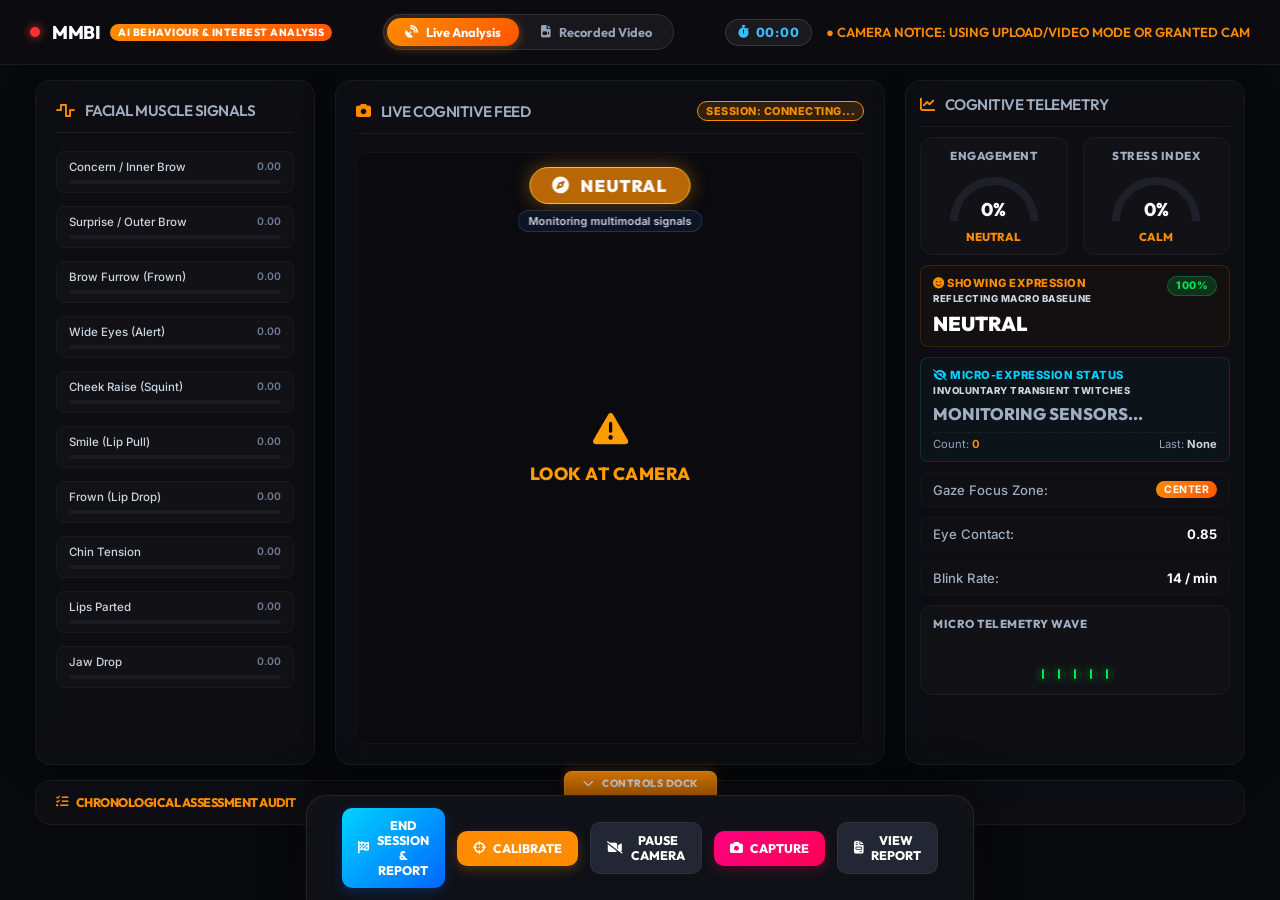
==== commit 36cfb202: "Update MMBI microexpression and interest analysis" ====
--- a/web/dashboard.html
+++ b/web/dashboard.html
@@ -3,10 +3,10 @@
 <head>
     <meta charset="UTF-8">
     <meta name="viewport" content="width=device-width, initial-scale=1.0">
-    <title>MMBI Enterprise Cognitive Analyst Dashboard</title>
+    <title>MMBI Enterprise - Behaviour & Interest Analysis Platform</title>
     <meta http-equiv="Cache-Control" content="no-cache, no-store, must-revalidate">
     <!-- Modern Typography & Icons -->
-    <link href="https://fonts.googleapis.com/css2?family=Inter:wght@300;400;600;700&family=Outfit:wght@400;600;800&display=swap" rel="stylesheet">
+    <link href="https://fonts.googleapis.com/css2?family=Inter:wght@300;400;500;600;700&family=Outfit:wght@400;600;700;800;900&display=swap" rel="stylesheet">
     <link href="https://cdnjs.cloudflare.com/ajax/libs/font-awesome/6.4.0/css/all.min.css" rel="stylesheet">
     <link rel="stylesheet" href="styles.css">
 </head>
@@ -16,13 +16,23 @@
     <header class="main-header">
         <div class="header-logo">
             <span class="pulse-dot" id="connection-dot"></span>
-            <h1>MMBI COGNITIVE ENGINE <span class="badge">Enterprise SaaS</span></h1>
+            <h1>MMBI <span class="badge">AI BEHAVIOUR & INTEREST ANALYSIS</span></h1>
         </div>
-        <div class="header-controls">
+
+        <!-- Mode Switcher Tabs -->
+        <div class="mode-switcher">
+            <button class="mode-tab active" id="tab-live"><i class="fa-solid fa-satellite-dish"></i> Live Analysis</button>
+            <button class="mode-tab" id="tab-recorded"><i class="fa-solid fa-file-video"></i> Recorded Video</button>
+        </div>
+
+        <div style="display: flex; align-items: center; gap: 14px;">
+            <div id="session-timer-badge" class="badge" style="background: rgba(255, 255, 255, 0.06); border: 1px solid rgba(255,255,255,0.12); color: #38bdf8; font-size: 0.8rem; padding: 5px 12px; display: flex; align-items: center; gap: 6px;">
+                <i class="fa-solid fa-stopwatch"></i> <span id="session-duration">00:00</span>
+            </div>
             <select id="camera-select" class="camera-dropdown" style="display: none;"></select>
-        </div>
-        <div class="header-status" id="system-status">
-            ● SYSTEM INITIALISING...
+            <div class="header-status" id="system-status">
+                ● SYSTEM INITIALISING...
+            </div>
         </div>
     </header>
 
@@ -41,14 +51,27 @@
 
         <!-- 2. CENTER PANEL: Video Stream & Overlay Canvas -->
         <section class="panel panel-center">
-            <div class="panel-header text-center">
-                <h2><i class="fa-solid fa-camera"></i> COGNITIVE ANALYST FEED</h2>
+            <div class="panel-header text-center" style="display: flex; justify-content: space-between; align-items: center;">
+                <h2><i class="fa-solid fa-camera"></i> <span id="center-panel-title">LIVE COGNITIVE FEED</span></h2>
+                <span id="session-id-display" class="badge" style="background: rgba(255, 140, 0, 0.15); border: 1px solid #ff8c00; color: #ff8c00; font-size: 0.68rem;">SESSION: CONNECTING...</span>
             </div>
             
-            <div class="media-container">
+            <!-- Live Media Container -->
+            <div class="media-container" id="live-media-container">
                 <video id="webcam" autoplay playsinline muted></video>
                 <canvas id="overlay-canvas"></canvas>
                 
+                <!-- Prominent Current Interest State Display -->
+                <div class="interest-state-overlay" id="interest-overlay">
+                    <div class="interest-badge neutral" id="interest-badge">
+                        <i class="fa-solid fa-compass" id="interest-icon"></i>
+                        <span id="interest-badge-text">NEUTRAL</span>
+                    </div>
+                    <div class="signals-pill-container" id="signals-pill-container">
+                        <span class="signal-pill">Monitoring multimodal signals</span>
+                    </div>
+                </div>
+
                 <!-- Dynamic Pulsing Status Overlays -->
                 <div class="no-face-overlay" id="no-face-alert">
                     <div class="alert-content">
@@ -62,9 +85,76 @@
                     <span id="repressed-message">⚠ MICRO SPIKE DETECTED</span>
                 </div>
             </div>
+
+            <!-- Recorded Video Analysis Container (Active in Recorded Mode) -->
+            <div class="recorded-workspace" id="recorded-workspace" style="display: none; padding: 15px; background: rgba(15, 17, 26, 0.45); border-radius: 14px; height: 100%; overflow-y: auto;">
+                <div class="video-upload-dropzone" id="video-dropzone">
+                    <i class="fa-solid fa-cloud-arrow-up"></i>
+                    <h3 style="font-size: 1.15rem; color: #ffffff;">Upload Recorded Video for Session Analysis</h3>
+                    <p style="font-size: 0.8rem; color: #94a3b8; max-width: 440px;">
+                        Drag and drop your recorded session file here, or click to browse.<br/>
+                        Supported formats: <strong>MP4, AVI, MOV, MKV</strong>
+                    </p>
+                    <span class="badge" style="background: rgba(255,140,0,0.18); color:#ff8c00; border:1px solid #ff8c00; font-size: 0.68rem;">
+                        Preserves Original Video Timestamps & FPS
+                    </span>
+                    <input type="file" id="recorded-file-input" accept="video/mp4,video/avi,video/quicktime,video/x-matroska,.mp4,.avi,.mov,.mkv" style="display: none;">
+                </div>
+
+                <div id="recorded-preview-section" style="display: none; flex-direction: column; gap: 12px; margin-top: 15px;">
+                    <div style="display: flex; justify-content: space-between; align-items: center;">
+                        <span style="font-size: 0.8rem; color: #cbd5e1; font-weight: 600;"><i class="fa-solid fa-film"></i> Selected Video: <strong id="selected-video-name" style="color: #ff8c00;">video.mp4</strong></span>
+                        <span id="video-filesize" class="badge" style="background: rgba(255,255,255,0.06); color: #94a3b8;">-</span>
+                    </div>
+
+                    <video id="recorded-preview-player" controls style="width: 100%; max-height: 260px; border-radius: 10px; background: #000; border: 1px solid rgba(255,255,255,0.1);"></video>
+                    
+                    <div style="display: flex; gap: 10px;">
+                        <button class="btn btn-save" id="btn-start-video-analysis" style="flex: 2; padding: 12px; font-size: 0.95rem;">
+                            <i class="fa-solid fa-play"></i> START COMPREHENSIVE ANALYSIS
+                        </button>
+                        <button class="btn btn-calibrate" id="btn-reupload-video" style="flex: 1;">
+                            <i class="fa-solid fa-arrow-rotate-left"></i> CHANGE FILE
+                        </button>
+                    </div>
+                </div>
+
+                <!-- Video Processing Progress Card -->
+                <div class="progress-container" id="video-progress-card" style="display: none;">
+                    <div style="display: flex; justify-content: space-between; align-items: center;">
+                        <strong style="color: #ff8c00; font-size: 0.85rem;"><i class="fa-solid fa-gear fa-spin"></i> FRAME-BY-FRAME MMBI ANALYSIS IN PROGRESS</strong>
+                        <span id="video-progress-pct" style="font-weight: 800; color: #00d2ff;">0%</span>
+                    </div>
+                    <div class="progress-bar-bg">
+                        <div class="progress-bar-fill" id="video-progress-bar"></div>
+                    </div>
+                    <div class="stats-grid-4">
+                        <div class="stat-box">
+                            <div class="stat-label">Processed Frames</div>
+                            <div class="stat-val" id="stat-frames">0 / 0</div>
+                        </div>
+                        <div class="stat-box">
+                            <div class="stat-label">Video Timestamp</div>
+                            <div class="stat-val" id="stat-timestamp">00:00</div>
+                        </div>
+                        <div class="stat-box">
+                            <div class="stat-label">Processing Rate</div>
+                            <div class="stat-val" id="stat-fps">0.0 FPS</div>
+                        </div>
+                        <div class="stat-box">
+                            <div class="stat-label">Micro Twitches</div>
+                            <div class="stat-val" id="stat-mes" style="color: #ff3030;">0</div>
+                        </div>
+                    </div>
+                    <div style="margin-top: 10px; display: flex; justify-content: space-between; align-items: center; background: rgba(0,0,0,0.3); padding: 8px 12px; border-radius: 6px;">
+                        <span style="font-size: 0.75rem; color: #94a3b8;">Current Interest State:</span>
+                        <span id="live-video-interest-pill" class="badge" style="background: #d97706; color: #fff;">ANALYZING...</span>
+                    </div>
+                </div>
+            </div>
         </section>
 
-        <!-- 3. RIGHT PANEL: Gauges & Oscilloscope -->
+        <!-- 3. RIGHT PANEL: Gauges & Telemetry -->
         <section class="panel panel-right">
             <div class="panel-header">
                 <h2><i class="fa-solid fa-chart-line"></i> COGNITIVE TELEMETRY</h2>
@@ -100,23 +190,28 @@
             <!-- Real-Time Emotion Profiler Cards -->
             <div class="metric-row" style="flex-direction: column; align-items: flex-start; gap: 4px; background: rgba(255, 140, 0, 0.03); border-color: rgba(255, 140, 0, 0.15); padding: 10px 12px;">
                 <div style="display: flex; justify-content: space-between; width: 100%; font-size: 0.70rem; color: #ff8c00; font-weight: 800; letter-spacing: 0.5px; text-transform: uppercase; line-height: 1.3;">
-                    <span><i class="fa-solid fa-face-smile"></i> CURRENT EXPRESSION PERSON IS SHOWING<br><small style="color: #cbd5e0; font-size: 0.60rem;">Reflecting Macro Expression Emotion</small></span>
+                    <span><i class="fa-solid fa-face-smile"></i> SHOWING EXPRESSION<br><small style="color: #cbd5e0; font-size: 0.60rem;">Reflecting Macro Baseline</small></span>
                     <span id="macro-conf" class="badge badge-green" style="align-self: flex-start;">100%</span>
                 </div>
-                <div id="macro-val" style="font-family: 'Outfit', sans-serif; font-size: 1.35rem; font-weight: 900; color: #ffffff; text-transform: uppercase; margin-top: 2px;">NEUTRAL</div>
+                <div id="macro-val" style="font-family: 'Outfit', sans-serif; font-size: 1.25rem; font-weight: 900; color: #ffffff; text-transform: uppercase; margin-top: 2px;">NEUTRAL</div>
             </div>
 
             <div class="metric-row" style="flex-direction: column; align-items: flex-start; gap: 4px; background: rgba(0, 210, 255, 0.03); border-color: rgba(0, 210, 255, 0.15); padding: 10px 12px;">
                 <div style="display: flex; justify-content: space-between; width: 100%; font-size: 0.70rem; color: #00d2ff; font-weight: 800; letter-spacing: 0.5px; text-transform: uppercase; line-height: 1.3;">
-                    <span><i class="fa-solid fa-eye-slash"></i> MICRO EXPRESSION PERSON IS HIDING<br><small style="color: #cbd5e0; font-size: 0.60rem;">Reflecting Micro Expression Hidden Emotion</small></span>
+                    <span><i class="fa-solid fa-eye-slash"></i> MICRO-EXPRESSION STATUS<br><small style="color: #cbd5e0; font-size: 0.60rem;">Involuntary Transient Twitches</small></span>
                     <span id="micro-region-badge" class="badge badge-orange" style="display: none; padding: 2px 6px; font-size: 0.6rem; align-self: flex-start;">EYES</span>
                 </div>
-                <div id="micro-val" style="font-family: 'Outfit', sans-serif; font-size: 1.15rem; font-weight: 800; color: #a0aec0; text-transform: uppercase; margin-top: 2px;">MONITORING SENSORS...</div>
-            </div>
-
-            <!-- Gaze target tracker -->
+                <div id="micro-val" style="font-family: 'Outfit', sans-serif; font-size: 1.05rem; font-weight: 800; color: #a0aec0; text-transform: uppercase; margin-top: 2px;">MONITORING SENSORS...</div>
+                
+                <div style="display: flex; justify-content: space-between; width: 100%; font-size: 0.70rem; color: #94a3b8; margin-top: 4px; border-top: 1px dashed rgba(255,255,255,0.06); padding-top: 4px;">
+                    <span>Count: <strong id="me-count-live" style="color: #ff8c00;">0</strong></span>
+                    <span>Last: <strong id="me-last-live" style="color: #cbd5e1;">None</strong></span>
+                </div>
+            </div>
+
+            <!-- Gaze & Attention Tracker -->
             <div class="metric-row">
-                <span class="metric-label">Gaze Focus:</span>
+                <span class="metric-label">Gaze Focus Zone:</span>
                 <span class="metric-value badge" id="gaze-zone">CENTER</span>
             </div>
             <div class="metric-row">
@@ -125,7 +220,7 @@
             </div>
             <div class="metric-row">
                 <span class="metric-label">Blink Rate:</span>
-                <span class="metric-value" id="blink-rate">12 / min</span>
+                <span class="metric-value" id="blink-rate">14 / min</span>
             </div>
 
             <!-- Micro Oscilloscope Pulse Wave -->
@@ -175,12 +270,202 @@
         </div>
         <div class="dock-content glass-dock">
             <div class="dock-buttons">
+                <button class="btn btn-save" id="btn-toggle-session"><i class="fa-solid fa-flag-checkered"></i> END SESSION & REPORT</button>
                 <button class="btn btn-calibrate" id="btn-calibrate"><i class="fa-solid fa-crosshairs"></i> CALIBRATE</button>
-                <button class="btn btn-load" id="btn-toggle-camera"><i class="fa-solid fa-video-slash"></i> STOP CAMERA</button>
+                <button class="btn btn-load" id="btn-toggle-camera"><i class="fa-solid fa-video-slash"></i> PAUSE CAMERA</button>
                 <button class="btn btn-capture" id="btn-capture-snapshot"><i class="fa-solid fa-camera"></i> CAPTURE</button>
-                <button class="btn btn-load" id="btn-load-video"><i class="fa-solid fa-file-video"></i> LOAD VIDEO</button>
-                <button class="btn btn-save" id="btn-save"><i class="fa-solid fa-file-export"></i> SAVE SESSION</button>
-                <input type="file" id="video-uploader" accept="video/*" style="display: none;">
+                <button class="btn btn-load" id="btn-view-report"><i class="fa-solid fa-file-invoice"></i> VIEW REPORT</button>
+            </div>
+        </div>
+    </div>
+
+    <!-- ── Comprehensive Post-Session Report Modal ──────────────────────────── -->
+    <div id="report-modal" class="modal-overlay" style="display: none;">
+        <div class="modal-content" style="max-width: 900px;">
+            <div class="modal-header">
+                <div>
+                    <h2><i class="fa-solid fa-brain"></i> MMBI COMPLETE SESSION REPORT & AUDIT</h2>
+                    <span id="rep-modal-subtitle" style="font-size: 0.75rem; color: #94a3b8;">Session Analysis Record</span>
+                </div>
+                <div style="display: flex; gap: 10px; align-items: center;">
+                    <a id="rep-btn-download-pdf-top" href="#" target="_blank" class="btn-download-pdf" style="font-size: 0.8rem; padding: 6px 14px;">
+                        <i class="fa-solid fa-file-pdf"></i> Download PDF
+                    </a>
+                    <button class="close-modal-btn" id="btn-close-modal">&times;</button>
+                </div>
+            </div>
+
+            <div class="modal-body">
+                <!-- Section A: Overview Cards -->
+                <div class="modal-columns" style="margin-bottom: 15px;">
+                    <div class="modal-col">
+                        <h3><i class="fa-solid fa-circle-info"></i> A. Session Overview</h3>
+                        <div class="report-stat-row"><span>Session ID:</span><strong id="rep-id">-</strong></div>
+                        <div class="report-stat-row"><span>Analysis Type:</span><strong id="rep-type">-</strong></div>
+                        <div class="report-stat-row"><span>Duration:</span><strong id="rep-dur">-</strong></div>
+                        <div class="report-stat-row"><span>Total Frames:</span><strong id="rep-frames">-</strong></div>
+                        <div class="report-stat-row"><span>Processing Rate:</span><strong id="rep-fps">-</strong></div>
+                    </div>
+                    
+                    <!-- Section B: Interest Analysis -->
+                    <div class="modal-col" style="background: rgba(255, 140, 0, 0.03); border: 1px solid rgba(255, 140, 0, 0.15); border-radius: 10px; padding: 12px;">
+                        <h3><i class="fa-solid fa-compass"></i> B. Final Interest Analysis</h3>
+                        <div style="text-align: center; margin: 8px 0;">
+                            <span id="rep-interest-badge" class="badge" style="font-size: 1.1rem; padding: 6px 20px; font-weight: 900; background: #16a34a; color: #fff;">INTERESTED</span>
+                        </div>
+                        <div class="report-stat-row"><span>Interested Ratio:</span><strong id="rep-pct-interested" style="color: #4ade80;">-</strong></div>
+                        <div class="report-stat-row"><span>Neutral Ratio:</span><strong id="rep-pct-neutral" style="color: #fbbf24;">-</strong></div>
+                        <div class="report-stat-row"><span>Not Interested Ratio:</span><strong id="rep-pct-not-interested" style="color: #f87171;">-</strong></div>
+                        <div class="report-stat-row"><span>State Transitions:</span><strong id="rep-transitions">-</strong></div>
+                    </div>
+                </div>
+
+                <!-- Supporting Signals Box -->
+                <div class="report-diagnosis-card" style="margin-top: 0; margin-bottom: 18px;">
+                    <h3><i class="fa-solid fa-list-check"></i> Primary Contributing Behavioral Signals</h3>
+                    <ul id="rep-supporting-signals-list" style="padding-left: 20px; font-size: 0.8rem; color: #cbd5e1; line-height: 1.6;">
+                        <li>Cognitive engagement signals active</li>
+                    </ul>
+                </div>
+
+                <!-- Section C & D: Cognitive & Attention Stats -->
+                <div class="modal-columns" style="margin-bottom: 15px;">
+                    <div class="modal-col">
+                        <h3><i class="fa-solid fa-chart-line"></i> C. Cognitive Telemetry</h3>
+                        <div class="report-stat-row"><span>Average Engagement:</span><strong id="rep-eng-avg">-</strong></div>
+                        <div class="report-stat-row"><span>Engagement Range:</span><strong id="rep-eng-range">-</strong></div>
+                        <div class="report-stat-row"><span>Average Stress Index:</span><strong id="rep-str-avg">-</strong></div>
+                        <div class="report-stat-row"><span>Sustained Stress Load:</span><strong id="rep-stress-load">-</strong></div>
+                    </div>
+                    <div class="modal-col">
+                        <h3><i class="fa-solid fa-eye"></i> D. Attention Telemetry</h3>
+                        <div class="report-stat-row"><span>Eye Contact Percentage:</span><strong id="rep-eye-contact">-</strong></div>
+                        <div class="report-stat-row"><span>Gaze Distribution:</span><strong id="rep-gaze-dist">-</strong></div>
+                        <div class="report-stat-row"><span>Average Blink Rate:</span><strong id="rep-blink-rate">-</strong></div>
+                        <div class="report-stat-row"><span>Blink Stress Level:</span><strong id="rep-blink-stress">-</strong></div>
+                    </div>
+                </div>
+
+                <!-- Section E: Micro-Expression Detection -->
+                <div class="report-snapshots-card" style="margin-top: 0; margin-bottom: 18px;">
+                    <div style="display: flex; justify-content: space-between; align-items: center; margin-bottom: 8px;">
+                        <h3><i class="fa-solid fa-bolt"></i> E. Micro-Expression Involuntary Twitches</h3>
+                        <span id="rep-me-stats-pill" class="badge" style="background: rgba(255, 48, 48, 0.2); border: 1px solid #ff3030; color: #ff3030;">0 DETECTED</span>
+                    </div>
+                    <div class="report-table-wrapper" style="max-height: 180px;">
+                        <table class="report-table">
+                            <thead>
+                                <tr>
+                                    <th>#</th>
+                                    <th>Time</th>
+                                    <th>Duration</th>
+                                    <th>Region</th>
+                                    <th>Classification</th>
+                                    <th>Intensity</th>
+                                    <th>Confidence</th>
+                                </tr>
+                            </thead>
+                            <tbody id="rep-me-tbody">
+                                <tr><td colspan="7" style="text-align: center; color: #718096; padding: 12px 0;">No micro-expressions registered.</td></tr>
+                            </tbody>
+                        </table>
+                    </div>
+                </div>
+
+                <!-- Section F: Interest & Event Timeline -->
+                <div class="report-diagnosis-card" style="margin-bottom: 18px;">
+                    <h3><i class="fa-solid fa-timeline"></i> F. Chronological Interest State Intervals</h3>
+                    <div class="report-table-wrapper" style="max-height: 150px;">
+                        <table class="report-table">
+                            <thead>
+                                <tr>
+                                    <th>Time Interval</th>
+                                    <th>Classified State</th>
+                                    <th>Duration</th>
+                                    <th>Avg Engagement</th>
+                                    <th>Micro Spikes</th>
+                                </tr>
+                            </thead>
+                            <tbody id="rep-timeline-tbody">
+                                <tr><td colspan="5" style="text-align: center; color: #718096;">Interval timeline initialising...</td></tr>
+                            </tbody>
+                        </table>
+                    </div>
+                </div>
+
+                <!-- Section G: Scientific Disclaimer -->
+                <div style="background: rgba(255,255,255,0.02); border: 1px solid rgba(255,255,255,0.06); border-radius: 8px; padding: 12px; font-size: 0.75rem; color: #94a3b8; font-style: italic; line-height: 1.5; margin-bottom: 18px;">
+                    <i class="fa-solid fa-shield-halved" style="color: #ff8c00;"></i>
+                    <strong>Scientific Disclaimer:</strong> Micro-expression events are detected using the currently configured MMBI micro-expression pipeline. All conclusions represent model-estimated interest states based on observed behavioral signals and are not clinically validated diagnostic conclusions.
+                </div>
+
+                <!-- Section H: User Feedback Form -->
+                <div class="feedback-card" id="user-feedback-section">
+                    <h3 style="font-size: 0.95rem; color: #00d2ff; margin-bottom: 10px; display: flex; align-items: center; gap: 8px;">
+                        <i class="fa-solid fa-comment-dots"></i> Auditor & User Feedback
+                    </h3>
+                    <p style="font-size: 0.78rem; color: #94a3b8;">Provide your verification rating to be archived alongside this session report.</p>
+
+                    <div style="display: grid; grid-template-columns: 1fr 1fr 1fr; gap: 15px; margin-top: 12px;">
+                        <div>
+                            <label style="font-size: 0.72rem; color: #cbd5e1; font-weight: 600;">Overall Session Accuracy</label>
+                            <div class="rating-stars" id="star-rating-overall">
+                                <button class="star-btn active" data-val="1">★</button>
+                                <button class="star-btn active" data-val="2">★</button>
+                                <button class="star-btn active" data-val="3">★</button>
+                                <button class="star-btn active" data-val="4">★</button>
+                                <button class="star-btn active" data-val="5">★</button>
+                            </div>
+                        </div>
+
+                        <div>
+                            <label style="font-size: 0.72rem; color: #cbd5e1; font-weight: 600;">Interest Prediction Accuracy (1-5)</label>
+                            <select id="fb-interest-acc" style="width: 100%; background: #0f172a; color: #fff; border: 1px solid #334155; padding: 6px; border-radius: 6px; margin-top: 6px; font-size: 0.8rem;">
+                                <option value="5">5 - Highly Accurate</option>
+                                <option value="4" selected>4 - Mostly Accurate</option>
+                                <option value="3">3 - Moderately Accurate</option>
+                                <option value="2">2 - Partially Disagreed</option>
+                                <option value="1">1 - Inaccurate</option>
+                            </select>
+                        </div>
+
+                        <div>
+                            <label style="font-size: 0.72rem; color: #cbd5e1; font-weight: 600;">Micro-Expression Accuracy (1-5)</label>
+                            <select id="fb-micro-acc" style="width: 100%; background: #0f172a; color: #fff; border: 1px solid #334155; padding: 6px; border-radius: 6px; margin-top: 6px; font-size: 0.8rem;">
+                                <option value="5">5 - Highly Sensitive & Accurate</option>
+                                <option value="4" selected>4 - Good Detection</option>
+                                <option value="3">3 - Acceptable</option>
+                                <option value="2">2 - False Positives Noticed</option>
+                                <option value="1">1 - Missed Twitches</option>
+                            </select>
+                        </div>
+                    </div>
+
+                    <textarea id="fb-comment" class="feedback-textarea" placeholder="Additional observations or notes (e.g., 'The system correctly detected the moments where I lost attention.')..."></textarea>
+
+                    <div style="display: flex; justify-content: space-between; align-items: center; margin-top: 10px;">
+                        <button class="btn-submit-feedback" id="btn-submit-feedback">
+                            <i class="fa-solid fa-paper-plane"></i> Submit Feedback
+                        </button>
+                        <span id="fb-status-msg" style="font-size: 0.78rem; color: #00e650; display: none;">✓ Feedback saved and embedded in report!</span>
+                    </div>
+                </div>
+
+                <!-- Snapshot Frame Grid Audit -->
+                <div class="report-snapshots-card" style="margin-top: 15px;">
+                    <h3><i class="fa-solid fa-camera-retro"></i> Chronological Captured Facial Signatures</h3>
+                    <div class="snapshots-grid" id="rep-snapshots-grid"></div>
+                </div>
+            </div>
+
+            <!-- Modal Footer -->
+            <div class="modal-footer" style="margin-top: 20px; display: flex; gap: 15px;">
+                <a id="rep-btn-download-pdf-bottom" href="#" target="_blank" class="btn-download-pdf" style="flex: 2;">
+                    <i class="fa-solid fa-file-pdf"></i> DOWNLOAD COMPLETE PDF REPORT
+                </a>
+                <button class="btn btn-calibrate" id="btn-modal-close" style="flex: 1;">
+                    <i class="fa-solid fa-xmark"></i> Close Audit
+                </button>
             </div>
         </div>
     </div>
@@ -195,7 +480,21 @@
         let ctx = canvas.getContext("2d");
         let hiddenCanvas = document.createElement("canvas");
         let hiddenCtx = hiddenCanvas.getContext("2d");
+
+        let activeStream = null;
+        let isWaitingForServer = false;
+        let cameraActive = true;
+        let activeAnalysisMode = "live"; // "live" | "recorded"
         
+        let currentSessionId = "MMBI-LIVE";
+        let sessionSnapshots = [];
+        let firstTableEntry = true;
+        let lastMicroTimestamp = 0;
+        let lastCapturedFrameTime = 0;
+        let lastMacroEmotion = "neutral";
+        let userOverallRating = 5;
+
+        // AU friendly labels
         const AU_FRIENDLY = {
             'AU1':  'Concern / Inner Brow',
             'AU2':  'Surprise / Outer Brow',
@@ -227,7 +526,7 @@
             auContainer.appendChild(row);
         });
 
-        // Initialize webcam with robust constraints and fallbacks
+        // ── Webcam & Streaming ────────────────────────────────────────────────
         const constraints = {
             video: {
                 width: { ideal: 640 },
@@ -235,10 +534,7 @@
             }
         };
 
-        let activeStream = null;
-
         function startWebcam(mediaConstraints) {
-            // Stop any active tracks to release camera locks
             if (activeStream) {
                 activeStream.getTracks().forEach(track => track.stop());
             }
@@ -248,11 +544,8 @@
                     activeStream = stream;
                     video.srcObject = stream;
                     
-                    // Explicitly invoke play() to satisfy strict browser autoplay restrictions
-                    video.play().then(() => {
-                        console.log("Webcam video stream started playing successfully.");
-                    }).catch(err => {
-                        console.warn("Failed to autoplay webcam stream. User interaction might be required.", err);
+                    video.play().catch(err => {
+                        console.warn("Autoplay notice:", err);
                     });
 
                     video.onloadedmetadata = () => {
@@ -269,12 +562,8 @@
                     };
                 })
                 .catch(err => {
-                    console.error("Camera access error with primary constraints:", err);
-                    if (mediaConstraints.video.deviceId) {
-                        // If device specific failed, try simple constraints fallback
-                        startWebcam({ video: true });
-                    } else if (mediaConstraints.video.width) {
-                        console.log("Retrying with simple constraints fallback...");
+                    console.error("Camera access error:", err);
+                    if (mediaConstraints.video && mediaConstraints.video.deviceId) {
                         startWebcam({ video: true });
                     } else {
                         handleCameraError(err);
@@ -284,95 +573,28 @@
 
         function populateCameraSelector() {
             if (!navigator.mediaDevices || !navigator.mediaDevices.enumerateDevices) return;
-            
             navigator.mediaDevices.enumerateDevices()
                 .then(devices => {
-                    const videoDevices = devices.filter(device => device.kind === 'videoinput');
+                    const videoDevices = devices.filter(d => d.kind === 'videoinput');
                     const cameraSelect = document.getElementById("camera-select");
-                    
                     cameraSelect.innerHTML = "";
                     if (videoDevices.length > 0) {
                         cameraSelect.style.display = "inline-block";
-                        
                         videoDevices.forEach(device => {
                             const option = document.createElement("option");
                             option.value = device.deviceId;
                             option.text = device.label || `Camera ${cameraSelect.length + 1}`;
-                            
-                            // Highlight the active track
-                            const activeTrack = activeStream ? activeStream.getVideoTracks()[0] : null;
-                            if (activeTrack && device.label && activeTrack.label === device.label) {
-                                option.selected = true;
-                            }
-                            
                             cameraSelect.appendChild(option);
                         });
-                    } else {
-                        cameraSelect.style.display = "none";
                     }
-                })
-                .catch(err => console.error("Error enumerating devices:", err));
+                }).catch(e => console.warn(e));
         }
-
-        // Camera switch trigger
-        document.getElementById("camera-select").onchange = (e) => {
-            const deviceId = e.target.value;
-            if (deviceId) {
-                startWebcam({
-                    video: {
-                        deviceId: { exact: deviceId },
-                        width: { ideal: 640 },
-                        height: { ideal: 480 }
-                    }
-                });
-            }
-        };
 
         function handleCameraError(err) {
             const statusEl = document.getElementById("system-status");
-            
-            let errMsg = "● CAMERA ERROR: UNKNOWN";
-            if (err.name === "NotAllowedError" || err.name === "PermissionDeniedError") {
-                errMsg = "● CAMERA ERROR: PERMISSION DENIED (Enable webcam access in browser)";
-            } else if (err.name === "NotReadableError" || err.name === "TrackStartError") {
-                errMsg = "● CAMERA ERROR: DEVICE IN USE (Close Zoom/Teams/Discord/OBS)";
-            } else if (err.name === "NotFoundError" || err.name === "DevicesNotFoundError") {
-                errMsg = "● CAMERA ERROR: NO WEBCAM DETECTED (Connect a camera device)";
-            } else if (!window.isSecureContext) {
-                errMsg = "● CAMERA ERROR: SECURE CONTEXT REQUIRED (Use http://localhost:8000 or HTTPS)";
-            } else {
-                errMsg = `● CAMERA ERROR: ${err.message || err.name}`;
-            }
-
-            statusEl.innerHTML = errMsg;
-            statusEl.style.color = "#ff3030";
-            document.getElementById("connection-dot").style.background = "#ff3030";
-            
-            // Show nice floating alert box on top of feed
-            const noFaceOverlay = document.getElementById("no-face-alert");
-            noFaceOverlay.style.display = "flex";
-            noFaceOverlay.innerHTML = `
-                <div class="alert-content" style="color: #ff3030; text-align: center; padding: 20px;">
-                    <i class="fa-solid fa-camera-slash" style="font-size: 3rem; margin-bottom: 15px;"></i>
-                    <span style="font-size: 1.2rem; font-weight: 800;">${errMsg.replace('● ', '')}</span>
-                    <p style="font-size: 0.85rem; color: #a0aec0; margin-top: 10px; max-width: 400px;">
-                        Make sure your webcam is plugged in, not currently being used by another application (like Zoom or another browser tab), and that you have granted this site camera permissions.
-                    </p>
-                </div>
-            `;
-            
-            // Proactively try to list cameras anyway so the user can switch away from a locked camera!
-            populateCameraSelector();
+            statusEl.innerHTML = "● CAMERA NOTICE: USING UPLOAD/VIDEO MODE OR GRANTED CAM";
+            statusEl.style.color = "#ff8c00";
         }
-
-        // Start webcam stream negotiation
-        if (navigator.mediaDevices && navigator.mediaDevices.getUserMedia) {
-            startWebcam(constraints);
-        } else {
-            handleCameraError({ name: "NotSupportedError", message: "WebRTC getUserMedia not supported in this browser." });
-        }
-
-        let isWaitingForServer = false;
 
         function connectWebSocket() {
             socket = new WebSocket(wsUri);
@@ -389,8 +611,7 @@
                 document.getElementById("connection-dot").style.background = "#ff3030";
                 document.getElementById("system-status").innerHTML = "● SERVER DISCONNECTED";
                 document.getElementById("system-status").style.color = "#ff3030";
-                // Only auto-reconnect if the camera is still active (not intentionally stopped)
-                if (cameraActive) {
+                if (cameraActive && activeAnalysisMode === "live") {
                     setTimeout(connectWebSocket, 3000);
                 }
             };
@@ -398,42 +619,51 @@
             socket.onmessage = (event) => {
                 const data = JSON.parse(event.data);
                 handleTelemetry(data);
-                
-                // Server processed frame. Unlock and trigger next frame capture.
                 isWaitingForServer = false;
-                requestAnimationFrame(sendNextFrame);
+                if (activeAnalysisMode === "live" && cameraActive) {
+                    requestAnimationFrame(sendNextFrame);
+                }
             };
         }
 
         function sendNextFrame() {
-            if (socket.readyState !== WebSocket.OPEN || isWaitingForServer) return;
+            if (!socket || socket.readyState !== WebSocket.OPEN || isWaitingForServer || activeAnalysisMode !== "live") return;
+            if (!video.videoWidth || !video.videoHeight) {
+                requestAnimationFrame(sendNextFrame);
+                return;
+            }
             
             isWaitingForServer = true;
-            
-            // Draw camera frame into offscreen canvas
             hiddenCtx.drawImage(video, 0, 0, hiddenCanvas.width, hiddenCanvas.height);
-            
-            // Capture JPEG Blob and stream over socket
             hiddenCanvas.toBlob(blob => {
-                if (blob) {
+                if (blob && socket.readyState === WebSocket.OPEN) {
                     socket.send(blob);
                 } else {
-                    isWaitingForServer = false; // Reset if blob generation failed
+                    isWaitingForServer = false;
                 }
             }, 'image/jpeg', 0.65);
         }
 
-        let firstTableEntry = true;
-        let lastMicroTimestamp = 0;
-        let sessionSnapshots = [];
-        let lastMacroEmotion = "neutral";
-        let lastCapturedFrameTime = 0;
-
+        // ── Real-Time Telemetry Handling ─────────────────────────────────────
         function handleTelemetry(data) {
             const noFaceAlert = document.getElementById("no-face-alert");
-            
-            // Draw camera frame always so the user has immediate live preview
-            ctx.clearRect(0,0, canvas.width, canvas.height);
+
+            // Update session ID if available
+            if (data.session_id) {
+                currentSessionId = data.session_id;
+                document.getElementById("session-id-display").innerText = `SESSION: ${data.session_id}`;
+            }
+
+            // Update session timer
+            if (data.session_duration !== undefined) {
+                const secs = Math.floor(data.session_duration);
+                const m = Math.floor(secs / 60).toString().padStart(2, '0');
+                const s = (secs % 60).toString().padStart(2, '0');
+                document.getElementById("session-duration").innerText = `${m}:${s}`;
+            }
+
+            // Draw webcam frame
+            ctx.clearRect(0, 0, canvas.width, canvas.height);
             ctx.drawImage(video, 0, 0, canvas.width, canvas.height);
 
             if (!data.face_detected) {
@@ -441,13 +671,10 @@
                 return;
             }
             noFaceAlert.style.display = "none";
-            
+
+            // Draw facial landmarks
             if (data.landmarks_2d) {
                 ctx.fillStyle = "rgba(0, 220, 255, 0.45)";
-                ctx.strokeStyle = "rgba(0, 220, 255, 0.28)";
-                ctx.lineWidth = 1;
-                
-                // Draw mesh landmarks dot-by-dot
                 data.landmarks_2d.forEach(pt => {
                     ctx.beginPath();
                     ctx.arc(pt[0], pt[1], 1.2, 0, 2 * Math.PI);
@@ -455,73 +682,102 @@
                 });
             }
 
-            // 2. Engagement & Stress SVG Gauges
+            // 1. Current Interest State Update
+            const intState = data.interest_state || "NEUTRAL";
+            const intBadge = document.getElementById("interest-badge");
+            const intText = document.getElementById("interest-badge-text");
+            const intIcon = document.getElementById("interest-icon");
+
+            intText.innerText = intState;
+            intBadge.className = "interest-badge";
+            if (intState === "INTERESTED") {
+                intBadge.classList.add("interested");
+                intIcon.className = "fa-solid fa-arrow-trend-up";
+            } else if (intState === "NOT INTERESTED") {
+                intBadge.classList.add("not-interested");
+                intIcon.className = "fa-solid fa-arrow-trend-down";
+            } else {
+                intBadge.classList.add("neutral");
+                intIcon.className = "fa-solid fa-compass";
+            }
+
+            // Supporting signals pills
+            const pillsContainer = document.getElementById("signals-pill-container");
+            pillsContainer.innerHTML = "";
+            const sigs = data.supporting_signals || ["Multimodal consensus active"];
+            sigs.forEach(sig => {
+                const pill = document.createElement("span");
+                pill.className = "signal-pill";
+                pill.innerText = sig;
+                pillsContainer.appendChild(pill);
+            });
+
+            // 2. Engagement & Stress Gauges
             const eng = data.cognitive_summary.engagement_score;
             const str = data.cognitive_summary.stress_index;
-            
-            // stroke-dashoffset formula: 126 base, offset = 126 * (1 - score)
+
             document.getElementById("eng-gauge").style.strokeDashoffset = 126 * (1 - eng);
             document.getElementById("str-gauge").style.strokeDashoffset = 126 * (1 - str);
-            
             document.getElementById("eng-val").innerText = `${Math.round(eng * 100)}%`;
             document.getElementById("str-val").innerText = `${Math.round(str * 100)}%`;
-            
             document.getElementById("eng-lbl").innerText = data.cognitive_summary.engagement_label;
             document.getElementById("str-lbl").innerText = data.cognitive_summary.stress_label;
 
-            // Gauge colors
-            document.getElementById("eng-gauge").style.stroke = eng > 0.65 ? "#00e650" : (eng > 0.45 ? "#ffc800" : "#ff3030");
+            document.getElementById("eng-gauge").style.stroke = eng > 0.58 ? "#00e650" : (eng > 0.38 ? "#ffc800" : "#ff3030");
             document.getElementById("str-gauge").style.stroke = str < 0.35 ? "#00e650" : (str < 0.65 ? "#ffc800" : "#ff3030");
 
-            // 3. Update Gaze, Blinks, Attention Zone
+            // 3. Body Signals
             document.getElementById("gaze-zone").innerText = data.body_signals.attention_zone;
             document.getElementById("gaze-contact").innerText = data.body_signals.eye_contact_score;
             document.getElementById("blink-rate").innerText = `${data.body_signals.blink_rate} / min`;
 
-            // Gaze zone badge class update
-            const zoneEl = document.getElementById("gaze-zone");
-            zoneEl.className = `metric-value badge ${data.body_signals.attention_zone === 'CENTER' ? 'badge-green' : 'badge-orange'}`;
-
-            // 4. Update Muscle AU Deviations
-            Object.keys(AU_FRIENDLY).forEach(key => {
-                const val = data.body_signals.active_aus.includes(key) ? 0.6 : 0.05; // mock visual deviation intensity or fetch raw if available
-                // If actual AU values are sent, map them directly:
-                // We'll read from dynamic AUs inside landmarks raw calculations if available
-            });
-
-            // Map AUs explicitly from incoming dictionary
-            const activeAUs = data.body_signals.active_aus;
+            // 4. Action Units
+            const activeAUs = data.body_signals.active_aus || [];
             Object.keys(AU_FRIENDLY).forEach(key => {
                 const isActive = activeAUs.includes(key);
-                const val = isActive ? 0.78 : 0.08;
-                document.getElementById(`au-val-${key}`).innerText = isActive ? "ACTIVE" : "CALM";
-                document.getElementById(`au-fill-${key}`).style.width = `${val * 100}%`;
-                document.getElementById(`au-fill-${key}`).style.background = isActive ? "#00e650" : "#2a2a2a";
+                const elVal = document.getElementById(`au-val-${key}`);
+                const elFill = document.getElementById(`au-fill-${key}`);
+                if (elVal && elFill) {
+                    elVal.innerText = isActive ? "ACTIVE" : "CALM";
+                    elFill.style.width = isActive ? "80%" : "8%";
+                    elFill.style.background = isActive ? "#00e650" : "#2a2a2a";
+                }
             });
 
-            // 5. Suppressed Emotion Alarms Banner & Logs
+            // 5. Emotion & Micro-Expression Profiler
             const emo = data.emotion_analysis;
+            document.getElementById("macro-val").innerText = emo.macro_emotion.toUpperCase();
+            document.getElementById("macro-conf").innerText = `${Math.round(emo.macro_confidence * 100)}%`;
+
+            const microVal = document.getElementById("micro-val");
+            const microRegion = document.getElementById("micro-region-badge");
             const repressedBanner = document.getElementById("repressed-alert");
             
-            if (emo.micro_emotion !== 'none') {
+            document.getElementById("me-count-live").innerText = emo.micro_expression_count || 0;
+            if (emo.last_micro_event) {
+                document.getElementById("me-last-live").innerText = `${emo.last_micro_event.type} (${emo.last_micro_event.region})`;
+            }
+
+            if (emo.micro_emotion && emo.micro_emotion !== 'none') {
                 repressedBanner.style.display = "flex";
-                document.getElementById("repressed-message").innerText = `⚠️ MICRO LEAKAGE: ${emo.micro_region.replace('_',' ').toUpperCase()} TWITCH [ ${emo.micro_emotion.toUpperCase()} ] (${emo.micro_duration_ms}ms)`;
+                document.getElementById("repressed-message").innerText = `⚠️ MICRO LEAKAGE: ${emo.micro_region.replace('_',' ').toUpperCase()} (${emo.micro_duration_ms}ms)`;
                 
-                // Append event log once per twitch trigger
-                const currentT = Date.now();
-                if (currentT - lastMicroTimestamp > 2500) { // Throttle repeat frames
-                    lastMicroTimestamp = currentT;
-                    
+                microVal.innerText = `${emo.micro_emotion.toUpperCase()} (${emo.micro_duration_ms}ms)`;
+                microVal.style.color = "#ff3030";
+                microRegion.style.display = "inline-block";
+                microRegion.innerText = emo.micro_region.replace('_', ' ').toUpperCase();
+
+                const nowMs = Date.now();
+                if (nowMs - lastMicroTimestamp > 2500) {
+                    lastMicroTimestamp = nowMs;
                     const tbody = document.getElementById("audit-tbody");
                     if (firstTableEntry) {
                         tbody.innerHTML = "";
                         firstTableEntry = false;
                     }
-                    
                     const tr = document.createElement("tr");
-                    const dateStr = new Date().toLocaleTimeString();
                     tr.innerHTML = `
-                        <td>${dateStr}</td>
+                        <td>${new Date().toLocaleTimeString()}</td>
                         <td class="badge-region">${emo.micro_region.replace('_',' ').toUpperCase()}</td>
                         <td class="text-red font-bold">${emo.micro_emotion.toUpperCase()}</td>
                         <td>${emo.micro_duration_ms} ms</td>
@@ -531,89 +787,234 @@
                 }
             } else {
                 repressedBanner.style.display = "none";
-            }
-
-            // 6. Update Real-Time Macro & Micro Emotion Cards
-            const macroValEl = document.getElementById("macro-val");
-            const macroConfEl = document.getElementById("macro-conf");
-            const microValEl = document.getElementById("micro-val");
-            const microRegionEl = document.getElementById("micro-region-badge");
-
-            // Update Macro baseline state
-            macroValEl.innerText = emo.macro_emotion.toUpperCase();
-            macroConfEl.innerText = `${Math.round(emo.macro_confidence * 100)}%`;
-            
-            // Adjust Macro Badge Colors based on confidence levels
-            if (emo.macro_confidence > 0.70) {
-                macroConfEl.className = "badge badge-green";
-            } else if (emo.macro_confidence > 0.40) {
-                macroConfEl.className = "badge badge-orange";
-            } else {
-                macroConfEl.className = "badge";
-                macroConfEl.style.background = "#ff3030";
-            }
-
-            // Update Micro transient twitch state
-            if (emo.micro_emotion !== 'none') {
-                microValEl.innerText = `${emo.micro_emotion.toUpperCase()} (${emo.micro_duration_ms}ms)`;
-                microValEl.style.color = "#ff3030"; // alert red
-                microRegionEl.style.display = "inline-block";
-                microRegionEl.innerText = emo.micro_region.replace('_', ' ').toUpperCase();
-            } else {
-                microValEl.innerText = "LISTENING SENSORS...";
-                microValEl.style.color = "#a0aec0"; // muted gray
-                microRegionEl.style.display = "none";
-            }
-
-            // ── Asynchronous Canvas Snapshotting Engine ──
+                microVal.innerText = "MONITORING SENSORS...";
+                microVal.style.color = "#a0aec0";
+                microRegion.style.display = "none";
+            }
+
+            // Snapshots caching for report
             const nowTime = Date.now();
-            let shouldTakeSnapshot = false;
-            let snapshotType = "";
-            let snapshotEmotion = "";
-            let snapshotDetails = "";
-
-            // Check A: Micro expression twitches (Hidden emotional leaks)
-            if (emo.micro_emotion !== 'none' && nowTime - lastMicroTimestamp > 2500) {
-                shouldTakeSnapshot = true;
-                snapshotType = "MICRO LEAKAGE";
-                snapshotEmotion = emo.micro_emotion;
-                snapshotDetails = `${emo.micro_region.replace('_', ' ').toUpperCase()} twitch (${emo.micro_duration_ms}ms)`;
-            }
-            // Check B: Significant Macro expression change (Showing baseline)
-            else if (emo.macro_emotion !== 'neutral' && emo.macro_emotion !== lastMacroEmotion && nowTime - lastCapturedFrameTime > 2000) {
-                shouldTakeSnapshot = true;
-                snapshotType = "MACRO EXPRESSION";
-                snapshotEmotion = emo.macro_emotion;
-                snapshotDetails = `FACS confidence: ${Math.round(emo.macro_confidence * 100)}%`;
-                
-                lastMacroEmotion = emo.macro_emotion; // Update macro change tracking
-            }
-
-            if (shouldTakeSnapshot && sessionSnapshots.length < 6) {
+            if (emo.micro_emotion && emo.micro_emotion !== 'none' && nowTime - lastCapturedFrameTime > 3000 && sessionSnapshots.length < 6) {
                 lastCapturedFrameTime = nowTime;
-                
-                // Capture the exact BGR drawing canvas layout with mesh overlays and pose axes
-                const frameDataUrl = canvas.toDataURL('image/jpeg', 0.70);
-                
                 sessionSnapshots.push({
-                    imgUrl: frameDataUrl,
+                    imgUrl: canvas.toDataURL('image/jpeg', 0.70),
                     timeStr: new Date().toLocaleTimeString(),
-                    type: snapshotType,
-                    emotion: snapshotEmotion,
-                    details: snapshotDetails
+                    type: "MICRO LEAKAGE",
+                    emotion: emo.micro_emotion,
+                    details: `${emo.micro_region} twitch (${emo.micro_duration_ms}ms)`
                 });
-                
-                console.log(`[Snapshotter] Captured and cached frame snapshot of type: ${snapshotType} | Emotion: ${snapshotEmotion}`);
             }
         }
 
-        // ── Sliding Dock Handle Toggle Logic ──
+        // ── Tab Mode Switcher Logic ──────────────────────────────────────────
+        const tabLive = document.getElementById("tab-live");
+        const tabRecorded = document.getElementById("tab-recorded");
+        const liveMediaContainer = document.getElementById("live-media-container");
+        const recordedWorkspace = document.getElementById("recorded-workspace");
+        const centerPanelTitle = document.getElementById("center-panel-title");
+
+        tabLive.onclick = () => {
+            activeAnalysisMode = "live";
+            tabLive.classList.add("active");
+            tabRecorded.classList.remove("active");
+            liveMediaContainer.style.display = "flex";
+            recordedWorkspace.style.display = "none";
+            centerPanelTitle.innerText = "LIVE COGNITIVE FEED";
+
+            if (navigator.mediaDevices && !activeStream) {
+                startWebcam(constraints);
+            }
+            if (!socket || socket.readyState !== WebSocket.OPEN) {
+                connectWebSocket();
+            }
+        };
+
+        tabRecorded.onclick = () => {
+            activeAnalysisMode = "recorded";
+            tabRecorded.classList.add("active");
+            tabLive.classList.remove("active");
+            liveMediaContainer.style.display = "none";
+            recordedWorkspace.style.display = "flex";
+            centerPanelTitle.innerText = "RECORDED VIDEO SESSION ANALYSIS";
+
+            // Pause live webcam stream to free bandwidth
+            if (activeStream) {
+                activeStream.getTracks().forEach(t => t.stop());
+                activeStream = null;
+            }
+        };
+
+        // ── Recorded Video Upload & Analysis ──────────────────────────────────
+        const videoDropzone = document.getElementById("video-dropzone");
+        const recordedFileInput = document.getElementById("recorded-file-input");
+        const recordedPreviewSection = document.getElementById("recorded-preview-section");
+        const recordedPreviewPlayer = document.getElementById("recorded-preview-player");
+        const selectedVideoName = document.getElementById("selected-video-name");
+        const videoFilesize = document.getElementById("video-filesize");
+        const btnStartVideoAnalysis = document.getElementById("btn-start-video-analysis");
+        const btnReuploadVideo = document.getElementById("btn-reupload-video");
+        const videoProgressCard = document.getElementById("video-progress-card");
+
+        let uploadedVideoSessionId = null;
+        let videoProgressPollInterval = null;
+
+        videoDropzone.onclick = () => recordedFileInput.click();
+
+        videoDropzone.ondragover = (e) => {
+            e.preventDefault();
+            videoDropzone.style.borderColor = "#ff8c00";
+            videoDropzone.style.background = "rgba(255, 140, 0, 0.12)";
+        };
+        videoDropzone.ondragleave = () => {
+            videoDropzone.style.borderColor = "rgba(255, 140, 0, 0.4)";
+            videoDropzone.style.background = "rgba(255, 140, 0, 0.03)";
+        };
+        videoDropzone.ondrop = (e) => {
+            e.preventDefault();
+            videoDropzone.style.borderColor = "rgba(255, 140, 0, 0.4)";
+            videoDropzone.style.background = "rgba(255, 140, 0, 0.03)";
+            if (e.dataTransfer.files && e.dataTransfer.files.length > 0) {
+                handleFileSelection(e.dataTransfer.files[0]);
+            }
+        };
+
+        recordedFileInput.onchange = (e) => {
+            if (e.target.files && e.target.files.length > 0) {
+                handleFileSelection(e.target.files[0]);
+            }
+        };
+
+        function handleFileSelection(file) {
+            const allowed = ['.mp4', '.avi', '.mov', '.mkv'];
+            const ext = '.' + file.name.split('.').pop().toLowerCase();
+            if (!allowed.includes(ext)) {
+                alert("Please select a supported video format: MP4, AVI, MOV, MKV.");
+                return;
+            }
+
+            selectedVideoName.innerText = file.name;
+            videoFilesize.innerText = `${(file.size / (1024 * 1024)).toFixed(1)} MB`;
+            recordedPreviewPlayer.src = URL.createObjectURL(file);
+
+            videoDropzone.style.display = "none";
+            recordedPreviewSection.style.display = "flex";
+            videoProgressCard.style.display = "none";
+
+            // Upload video immediately to server
+            document.getElementById("system-status").innerHTML = "● UPLOADING VIDEO FILE...";
+            document.getElementById("system-status").style.color = "#ffc800";
+
+            const formData = new FormData();
+            formData.append("video", file);
+
+            fetch("/api/video/upload", { method: "POST", body: formData })
+                .then(r => r.json())
+                .then(data => {
+                    if (data.status === "success") {
+                        uploadedVideoSessionId = data.session_id;
+                        document.getElementById("session-id-display").innerText = `SESSION: ${data.session_id}`;
+                        document.getElementById("system-status").innerHTML = "● VIDEO READY FOR ANALYSIS";
+                        document.getElementById("system-status").style.color = "#00e650";
+                    } else {
+                        alert("Video upload failed: " + data.message);
+                    }
+                })
+                .catch(err => {
+                    console.error("Upload error:", err);
+                    alert("Upload error: " + err);
+                });
+        }
+
+        btnReuploadVideo.onclick = () => {
+            recordedPreviewPlayer.pause();
+            recordedPreviewPlayer.src = "";
+            videoDropzone.style.display = "flex";
+            recordedPreviewSection.style.display = "none";
+            videoProgressCard.style.display = "none";
+            uploadedVideoSessionId = null;
+        };
+
+        btnStartVideoAnalysis.onclick = () => {
+            if (!uploadedVideoSessionId) {
+                alert("Please upload a video first.");
+                return;
+            }
+
+            btnStartVideoAnalysis.disabled = true;
+            btnStartVideoAnalysis.innerHTML = `<i class="fa-solid fa-spinner fa-spin"></i> ANALYZING...`;
+            videoProgressCard.style.display = "block";
+
+            fetch(`/api/video/analyze/${uploadedVideoSessionId}`, { method: "POST" })
+                .then(r => r.json())
+                .then(data => {
+                    if (data.status === "success") {
+                        pollVideoProgress(uploadedVideoSessionId);
+                    } else {
+                        alert("Could not start analysis: " + data.message);
+                        btnStartVideoAnalysis.disabled = false;
+                        btnStartVideoAnalysis.innerHTML = `<i class="fa-solid fa-play"></i> START COMPREHENSIVE ANALYSIS`;
+                    }
+                })
+                .catch(err => {
+                    alert("Analysis request failed: " + err);
+                    btnStartVideoAnalysis.disabled = false;
+                });
+        };
+
+        function pollVideoProgress(sessionId) {
+            if (videoProgressPollInterval) clearInterval(videoProgressPollInterval);
+
+            videoProgressPollInterval = setInterval(() => {
+                fetch(`/api/video/progress/${sessionId}`)
+                    .then(r => r.json())
+                    .then(job => {
+                        if (job.status === "processing") {
+                            const pct = Math.round(job.progress_pct || 0);
+                            document.getElementById("video-progress-pct").innerText = `${pct}%`;
+                            document.getElementById("video-progress-bar").style.width = `${pct}%`;
+                            document.getElementById("stat-frames").innerText = `${job.current_frame} / ${job.total_frames}`;
+                            document.getElementById("stat-timestamp").innerText = job.current_timestamp || "00:00";
+                            document.getElementById("stat-fps").innerText = `${job.processing_fps || 0} FPS`;
+                            document.getElementById("stat-mes").innerText = job.micro_expressions_detected || 0;
+                            
+                            const intPill = document.getElementById("live-video-interest-pill");
+                            intPill.innerText = job.current_interest_state || "ANALYZING...";
+                            if (job.current_interest_state === "INTERESTED") intPill.style.background = "#16a34a";
+                            else if (job.current_interest_state === "NOT INTERESTED") intPill.style.background = "#dc2626";
+                            else intPill.style.background = "#d97706";
+
+                        } else if (job.status === "completed") {
+                            clearInterval(videoProgressPollInterval);
+                            document.getElementById("video-progress-pct").innerText = "100%";
+                            document.getElementById("video-progress-bar").style.width = "100%";
+                            btnStartVideoAnalysis.disabled = false;
+                            btnStartVideoAnalysis.innerHTML = `<i class="fa-solid fa-check"></i> ANALYSIS COMPLETE`;
+                            
+                            document.getElementById("system-status").innerHTML = "● ANALYSIS COMPLETE. GENERATING REPORT...";
+                            document.getElementById("system-status").style.color = "#00e650";
+
+                            // Automatically populate and display the comprehensive report modal!
+                            setTimeout(() => {
+                                populateReportModal(job.session_result);
+                            }, 500);
+
+                        } else if (job.status === "error") {
+                            clearInterval(videoProgressPollInterval);
+                            alert("Video analysis encountered an error: " + (job.error || "Unknown"));
+                            btnStartVideoAnalysis.disabled = false;
+                            btnStartVideoAnalysis.innerHTML = `<i class="fa-solid fa-play"></i> START COMPREHENSIVE ANALYSIS`;
+                        }
+                    })
+                    .catch(e => console.warn("Progress poll error:", e));
+            }, 300);
+        }
+
+        // ── Session Controls Dock ─────────────────────────────────────────────
         const slidingDock = document.getElementById("sliding-dock");
         const dockToggle = document.getElementById("dock-toggle");
         const dockToggleIcon = document.getElementById("dock-toggle-icon");
-        
         let dockCollapsed = false;
-        
+
         dockToggle.onclick = () => {
             dockCollapsed = !dockCollapsed;
             if (dockCollapsed) {
@@ -625,240 +1026,214 @@
             }
         };
 
-        // ── Manual Capture Button Click Handler ──
+        // End Session & Generate Report
+        document.getElementById("btn-toggle-session").onclick = () => {
+            document.getElementById("system-status").innerHTML = "● FINALIZING SESSION & COMPILING REPORT...";
+            fetch("/api/session/stop", { method: "POST" })
+                .then(r => r.json())
+                .then(data => {
+                    if (data.status === "success" && data.session_result) {
+                        populateReportModal(data.session_result);
+                    } else {
+                        // If no active session or already ended, try loading current session
+                        fetch(`/api/session/${currentSessionId}`)
+                            .then(r => r.json())
+                            .then(res => populateReportModal(res))
+                            .catch(() => alert("No session recorded yet. Start camera or analyze a video."));
+                    }
+                })
+                .catch(err => {
+                    console.warn(err);
+                    fetch(`/api/session/${currentSessionId}`)
+                        .then(r => r.json())
+                        .then(res => populateReportModal(res));
+                });
+        };
+
+        document.getElementById("btn-view-report").onclick = () => {
+            fetch(`/api/session/${currentSessionId}`)
+                .then(r => r.json())
+                .then(res => populateReportModal(res))
+                .catch(() => alert("No active session found. Complete live analysis or upload a video first."));
+        };
+
+        // Manual snapshot
         document.getElementById("btn-capture-snapshot").onclick = () => {
-            if (!activeStream && !video.src) {
-                alert("No active camera or video feed loaded to capture.");
-                return;
-            }
-            
-            // Camera flash UI shutter effect
             canvas.style.filter = "brightness(2) contrast(1.2)";
-            setTimeout(() => {
-                canvas.style.filter = "none";
-            }, 150);
-            
+            setTimeout(() => { canvas.style.filter = "none"; }, 150);
+
             const frameDataUrl = canvas.toDataURL('image/jpeg', 0.70);
-            const macroVal = document.getElementById("macro-val").innerText;
-            const macroConf = document.getElementById("macro-conf").innerText;
-            
             sessionSnapshots.push({
                 imgUrl: frameDataUrl,
                 timeStr: new Date().toLocaleTimeString(),
                 type: "MANUAL CAPTURE",
-                emotion: macroVal.toLowerCase(),
-                details: `Manual snapshot | Conf: ${macroConf}`
+                emotion: document.getElementById("macro-val").innerText.toLowerCase(),
+                details: "Auditor snapshot captured"
             });
-            
-            // Notification toast style status update
-            const originalStatus = document.getElementById("system-status").innerHTML;
-            const originalColor = document.getElementById("system-status").style.color;
-            
-            document.getElementById("system-status").innerHTML = "● MANUAL SNAPSHOT CAPTURED";
-            document.getElementById("system-status").style.color = "#ff007f";
-            
+            document.getElementById("system-status").innerHTML = "● SNAPSHOT CAPTURED";
             setTimeout(() => {
-                document.getElementById("system-status").innerHTML = originalStatus;
-                document.getElementById("system-status").style.color = originalColor;
+                document.getElementById("system-status").innerHTML = "● SYSTEM STREAMING & ACTIVE";
             }, 1200);
-            
-            console.log(`[Snapshotter] Captured manual snapshot. Total cached: ${sessionSnapshots.length}`);
-        };
-
-        // Rest controls
+        };
+
         document.getElementById("btn-calibrate").onclick = () => {
-            document.getElementById("system-status").innerHTML = "● SYSTEM CALIBRATING neutrality...";
-            // We mock the local keyboard key 'c' send or REST save
+            document.getElementById("system-status").innerHTML = "● CALIBRATING neutrality...";
             fetch('/api/calibration/load')
                 .then(r => r.json())
-                .then(d => {
+                .then(() => {
                     setTimeout(() => {
-                        document.getElementById("system-status").innerHTML = "● CALIBRATION COMPLETED";
+                        document.getElementById("system-status").innerHTML = "● CALIBRATION ACTIVE";
                         document.getElementById("system-status").style.color = "#00e650";
-                    }, 1000);
+                    }, 800);
                 });
         };
 
-        // ── Feature 1: Toggle Camera (Start / Stop) ─────────────────────────────
-        const toggleCamBtn = document.getElementById("btn-toggle-camera");
-        let cameraActive = true;
-
-        toggleCamBtn.onclick = () => {
+        document.getElementById("btn-toggle-camera").onclick = () => {
+            const btn = document.getElementById("btn-toggle-camera");
             if (cameraActive) {
-                // STOP Feed
-                try {
-                    if (activeStream) {
-                        activeStream.getTracks().forEach(track => {
-                            try { track.stop(); } catch(e) { console.warn("Track stop error:", e); }
-                        });
-                        activeStream = null;
-                    }
-                } catch(err) {
-                    console.error("Error stopping video stream tracks:", err);
+                if (activeStream) {
+                    activeStream.getTracks().forEach(t => t.stop());
+                    activeStream = null;
                 }
-                
-                try {
-                    if (socket) {
-                        socket.close();
-                    }
-                } catch(err) {
-                    console.error("Error closing WebSocket socket:", err);
-                }
-                
                 cameraActive = false;
-                toggleCamBtn.innerHTML = `<i class="fa-solid fa-video"></i> START CAMERA`;
-                toggleCamBtn.style.background = "#ff8c00";
-                
-                document.getElementById("connection-dot").style.background = "#ff3030";
-                document.getElementById("system-status").innerHTML = "● CAMERA FEED STOPPED";
-                document.getElementById("system-status").style.color = "#ff3030";
-                
-                // Automatically save session and open visual audit modal
-                setTimeout(() => {
-                    try {
-                        document.getElementById("btn-save").click();
-                    } catch(err) {
-                        console.error("Error invoking btn-save click:", err);
-                    }
-                }, 100);
+                btn.innerHTML = `<i class="fa-solid fa-video"></i> RESUME CAMERA`;
+                document.getElementById("system-status").innerHTML = "● CAMERA PAUSED";
             } else {
-                // START Feed
                 cameraActive = true;
-                toggleCamBtn.innerHTML = `<i class="fa-solid fa-video-slash"></i> STOP CAMERA`;
-                toggleCamBtn.style.background = "#232733";
-                
-                document.getElementById("system-status").innerHTML = "● INITIALISING FEED...";
-                document.getElementById("system-status").style.color = "#ffc800";
-                
+                btn.innerHTML = `<i class="fa-solid fa-video-slash"></i> PAUSE CAMERA`;
                 startWebcam(constraints);
             }
         };
 
-        // ── Feature 2: Load Video File ──────────────────────────────────────────
-        const loadVideoBtn = document.getElementById("btn-load-video");
-        const videoUploader = document.getElementById("video-uploader");
-
-        loadVideoBtn.onclick = () => {
-            videoUploader.click(); // trigger file browser select
-        };
-
-        videoUploader.onchange = (e) => {
-            const file = e.target.files[0];
-            if (!file) return;
-
-            // Stop standard webcam tracks to unlock hardware
-            if (activeStream) {
-                activeStream.getTracks().forEach(track => track.stop());
-                activeStream = null;
-            }
-
-            // Load the video file into the video element
-            const fileURL = URL.createObjectURL(file);
-            video.srcObject = null;
-            video.src = fileURL;
-            video.muted = true;
-            video.loop = true;
-            video.play();
-
-            // Set video sizes
-            video.onloadedmetadata = () => {
-                canvas.width = video.videoWidth;
-                canvas.height = video.videoHeight;
-                hiddenCanvas.width = video.videoWidth;
-                hiddenCanvas.height = video.videoHeight;
-
-                document.getElementById("system-status").innerHTML = `● ANALYSING VIDEO: ${file.name.toUpperCase()}`;
-                document.getElementById("system-status").style.color = "#00d2ff";
-                
-                // Connect socket if closed and start streaming
-                if (!socket || socket.readyState !== WebSocket.OPEN) {
-                    connectWebSocket();
-                } else {
-                    isWaitingForServer = false;
-                    sendNextFrame();
-                }
-            };
-        };
-
-        // ── Feature 3: Show Post-Session Report Modal ───────────────────────────
-        // NOTE: The modal HTML is defined AFTER this script block, so we must
-        // use lazy getElementById lookups (not cached constants) for all modal elements.
-        function getReportModal() { return document.getElementById("report-modal"); }
-
-        // Bind close-modal triggers lazily after DOM is fully loaded
-        window.addEventListener('DOMContentLoaded', () => {
-            const closeBtn = document.getElementById("btn-close-modal");
-            const downloadBtn = document.getElementById("btn-modal-download");
-            if (closeBtn) closeBtn.onclick = () => { getReportModal().style.display = "none"; };
-            if (downloadBtn) downloadBtn.onclick = () => { getReportModal().style.display = "none"; };
-        });
-        window.onclick = (e) => {
-            const modal = getReportModal();
-            if (modal && e.target === modal) {
-                modal.style.display = "none";
-            }
-        };
-
-        function showMockReportModal() {
-            // Populate Modal with premium trial data
-            document.getElementById("rep-id").innerText = "TRIAL_SESSION_MOCK";
-            document.getElementById("rep-dur").innerText = "45 seconds";
-            document.getElementById("rep-frames").innerText = "1350";
-            document.getElementById("rep-eng").innerText = "72%";
-            document.getElementById("rep-str").innerText = "28%";
-            document.getElementById("rep-ec").innerText = "0.82";
-            document.getElementById("rep-stress-load").innerText = "12.5%";
+        // ── Report Modal Population ──────────────────────────────────────────
+        const reportModal = document.getElementById("report-modal");
+        document.getElementById("btn-close-modal").onclick = () => { reportModal.style.display = "none"; };
+        document.getElementById("btn-modal-close").onclick = () => { reportModal.style.display = "none"; };
+
+        function populateReportModal(report) {
+            if (!report) return;
+            const sid = report.session_id || "MMBI-SESSION";
+            currentSessionId = sid;
+
+            // Header and download links
+            document.getElementById("rep-id").innerText = sid;
+            document.getElementById("rep-modal-subtitle").innerText = `Session ${sid} | ${report.analysis_type} Mode`;
+            const pdfUrl = `/api/session/${sid}/report.pdf`;
+            document.getElementById("rep-btn-download-pdf-top").href = pdfUrl;
+            document.getElementById("rep-btn-download-pdf-bottom").href = pdfUrl;
+
+            // Section A: Overview
+            document.getElementById("rep-type").innerText = report.analysis_type || "Live";
+            document.getElementById("rep-dur").innerText = `${report.duration_formatted} (${report.duration_seconds}s)`;
+            document.getElementById("rep-frames").innerText = report.total_frames || 0;
+            document.getElementById("rep-fps").innerText = `${report.processing_fps || 0} FPS`;
+
+            // Section B: Interest Analysis
+            const intSum = report.interest_summary || {};
+            const domState = intSum.dominant_state || "NEUTRAL";
+            const intBadge = document.getElementById("rep-interest-badge");
+            intBadge.innerText = domState;
+            intBadge.style.background = domState === "INTERESTED" ? "#16a34a" : (domState === "NOT INTERESTED" ? "#dc2626" : "#d97706");
+
+            document.getElementById("rep-pct-interested").innerText = `${intSum.interested_percentage || 0}% (${intSum.interested_seconds || 0}s)`;
+            document.getElementById("rep-pct-neutral").innerText = `${intSum.neutral_percentage || 0}% (${intSum.neutral_seconds || 0}s)`;
+            document.getElementById("rep-pct-not-interested").innerText = `${intSum.not_interested_percentage || 0}% (${intSum.not_interested_seconds || 0}s)`;
+            document.getElementById("rep-transitions").innerText = intSum.transition_count || 0;
+
+            // Supporting signals
+            const sigList = document.getElementById("rep-supporting-signals-list");
+            sigList.innerHTML = "";
+            const sigs = intSum.supporting_signals || ["Multimodal consensus aligned."];
+            sigs.forEach(s => {
+                const li = document.createElement("li");
+                li.innerText = s;
+                sigList.appendChild(li);
+            });
+
+            // Section C & D: Metrics
+            const engSum = report.engagement_summary || {};
+            document.getElementById("rep-eng-avg").innerText = `${Math.round((engSum.average_engagement || 0.5) * 100)}%`;
+            document.getElementById("rep-eng-range").innerText = `${Math.round((engSum.min_engagement || 0.5) * 100)}% – ${Math.round((engSum.max_engagement || 0.5) * 100)}%`;
             
-            const hiddenValEl = document.getElementById("rep-hidden-emo");
-            hiddenValEl.style.color = "#ff8c00";
-            hiddenValEl.innerText = "EXPECTED HIDDEN EMOTION: [ SADNESS (TRIAL MOCK) ]";
+            const strSum = report.stress_summary || {};
+            document.getElementById("rep-str-avg").innerText = `${Math.round((strSum.average_stress || 0) * 100)}%`;
+            document.getElementById("rep-stress-load").innerText = `${strSum.sustained_stress_load_pct || 0}%`;
+
+            const attSum = report.attention_summary || {};
+            document.getElementById("rep-eye-contact").innerText = `${attSum.eye_contact_percentage || 0}%`;
             
-            document.getElementById("rep-diagnosis-text").innerText = "This is a trial session simulation. FACS analysis predicts micro-expressions corresponding to brief eyebrow furrows (AU4) and chin raises (AU17), suggesting subtle repressed sadness while maintaining a neutral baseline state.";
-
-            // Populate Twitches Table with sample twitches
-            const tbody = document.getElementById("rep-twitches-tbody");
-            tbody.innerHTML = `
-                <tr>
-                    <td class="badge-region" style="font-size: 0.72rem;">EYEBROWS (AU4)</td>
-                    <td style="color: #ff3030; font-weight: 700;">SADNESS</td>
-                    <td>180 ms</td>
-                </tr>
-                <tr>
-                    <td class="badge-region" style="font-size: 0.72rem;">LIPS (AU15)</td>
-                    <td style="color: #ff3030; font-weight: 700;">DISGUST</td>
-                    <td>220 ms</td>
-                </tr>
-            `;
-
-            // Populate Snapshots Grid with the manual captures or sample visuals
+            const gaze = attSum.gaze_distribution || {};
+            document.getElementById("rep-gaze-dist").innerText = `Center: ${gaze.CENTER || 0}% | Away: ${Math.round(100 - (gaze.CENTER || 0))}%`;
+
+            const blinks = attSum.blink_statistics || {};
+            document.getElementById("rep-blink-rate").innerText = `${blinks.average_blink_rate || 14} bpm`;
+            document.getElementById("rep-blink-stress").innerText = blinks.stress_blink_rate || "NORMAL";
+
+            // Section E: Micro-Expressions
+            const meSum = report.micro_expressions || {};
+            const meCount = meSum.total_count || 0;
+            const mePill = document.getElementById("rep-me-stats-pill");
+            mePill.innerText = `${meCount} DETECTED (${meSum.rate_per_min || 0}/min)`;
+            
+            const meTbody = document.getElementById("rep-me-tbody");
+            meTbody.innerHTML = "";
+            const meEvents = meSum.events_log || [];
+            if (meEvents.length === 0) {
+                meTbody.innerHTML = `<tr><td colspan="7" style="text-align: center; color: #718096; padding: 12px 0;">No micro-expression twitches registered in this session.</td></tr>`;
+            } else {
+                meEvents.forEach((ev, i) => {
+                    const tr = document.createElement("tr");
+                    tr.innerHTML = `
+                        <td>${i + 1}</td>
+                        <td>${ev.timestamp || "00:00"}</td>
+                        <td>${ev.duration_ms ? ev.duration_ms.toFixed(0) : 150} ms</td>
+                        <td class="badge-region">${(ev.region || "Face").toUpperCase()}</td>
+                        <td style="color: #ff3030; font-weight: 700;">${(ev.type || "Surprise").toUpperCase()}</td>
+                        <td>${(ev.intensity || 0.5).toFixed(2)}</td>
+                        <td>${(ev.confidence || 0.75).toFixed(2)}</td>
+                    `;
+                    meTbody.appendChild(tr);
+                });
+            }
+
+            // Section F: Interval Timeline Table
+            const tlTbody = document.getElementById("rep-timeline-tbody");
+            tlTbody.innerHTML = "";
+            const intervals = report.interest_timeline || [];
+            if (intervals.length === 0) {
+                tlTbody.innerHTML = `<tr><td colspan="5" style="text-align: center; color: #718096;">Single baseline state maintained.</td></tr>`;
+            } else {
+                intervals.forEach(itv => {
+                    const tr = document.createElement("tr");
+                    const stColor = itv.state === "INTERESTED" ? "#4ade80" : (itv.state === "NOT INTERESTED" ? "#f87171" : "#fbbf24");
+                    tr.innerHTML = `
+                        <td><strong>${itv.start_time} – ${itv.end_time}</strong></td>
+                        <td><span style="color: ${stColor}; font-weight: 800;">${itv.state}</span></td>
+                        <td>${itv.duration_sec}s</td>
+                        <td>${Math.round((itv.avg_engagement || 0.5) * 100)}%</td>
+                        <td>${itv.micro_expressions_count || 0}</td>
+                    `;
+                    tlTbody.appendChild(tr);
+                });
+            }
+
+            // Snapshots Grid
             const snapGrid = document.getElementById("rep-snapshots-grid");
             snapGrid.innerHTML = "";
-            
             if (sessionSnapshots.length === 0) {
-                // If they took no snapshots, show a beautiful note on how to use webcam / video file
-                snapGrid.innerHTML = `
-                    <div style="grid-column: 1/-1; text-align: center; color: #a0aec0; padding: 20px 0; font-size: 0.8rem; line-height: 1.5;">
-                        <i class="fa-solid fa-circle-info" style="font-size: 1.5rem; color: #ff8c00; margin-bottom: 8px;"></i><br>
-                        <strong>No live snapshots were captured in this trial.</strong><br>
-                        To capture real facial signatures: grant camera permissions OR click <strong>LOAD VIDEO</strong> in the bottom controls dock to feed an MP4 video file!
-                    </div>
-                `;
+                snapGrid.innerHTML = `<div style="grid-column: 1/-1; text-align: center; color: #718096; padding: 15px 0;">No manual snapshot captures recorded.</div>`;
             } else {
                 sessionSnapshots.forEach(snap => {
                     const card = document.createElement("div");
                     card.className = "snapshot-card";
-                    const isMicro = snap.type === "MICRO LEAKAGE" || snap.type === "MANUAL CAPTURE";
-                    const badgeClass = isMicro ? "snapshot-badge micro" : "snapshot-badge macro";
-                    const emotionClass = isMicro ? "snapshot-emotion micro" : "snapshot-emotion macro";
-                    
                     card.innerHTML = `
                         <div class="snapshot-img-container">
-                            <img class="snapshot-img" src="${snap.imgUrl}" alt="Facial snapshot">
-                            <span class="${badgeClass}">${snap.type}</span>
+                            <img class="snapshot-img" src="${snap.imgUrl}" alt="Snapshot">
+                            <span class="snapshot-badge micro">${snap.type}</span>
                         </div>
                         <div class="snapshot-info">
                             <div class="snapshot-time">${snap.timeStr}</div>
-                            <div class="${emotionClass}">${snap.emotion.toUpperCase()}</div>
+                            <div class="snapshot-emotion micro">${snap.emotion.toUpperCase()}</div>
                             <div class="snapshot-desc">${snap.details}</div>
                         </div>
                     `;
@@ -866,412 +1241,83 @@
                 });
             }
 
-            // Open Modal!
-            getReportModal().style.display = "flex";
-            
-            // Show status update in header
-            document.getElementById("system-status").innerHTML = "● OPENED DEMO CLINICAL REVIEW";
-            document.getElementById("system-status").style.color = "#ff8c00";
+            // Show Feedback if previously submitted
+            if (report.feedback) {
+                document.getElementById("fb-interest-acc").value = report.feedback.interest_accuracy || 4;
+                document.getElementById("fb-micro-acc").value = report.feedback.micro_accuracy || 4;
+                document.getElementById("fb-comment").value = report.feedback.comment || "";
+                setStarRating(report.feedback.rating || 5);
+                document.getElementById("fb-status-msg").style.display = "inline";
+                document.getElementById("fb-status-msg").innerText = "✓ Previously submitted audit feedback loaded.";
+            } else {
+                document.getElementById("fb-status-msg").style.display = "none";
+            }
+
+            // Display modal
+            reportModal.style.display = "flex";
         }
 
-        document.getElementById("btn-save").onclick = () => {
-            document.getElementById("system-status").innerHTML = "● EXPORTING ASSESSMENTS...";
-            
-            fetch('/api/session/save', { method: 'POST' })
-                .then(r => r.json())
-                .then(d => {
-                    if (d.status === 'success') {
-                        document.getElementById("system-status").innerHTML = "● SESSION EXPORTED SUCCESSFULLY";
-                        document.getElementById("system-status").style.color = "#00e650";
-                        
-                        // Query the saved session JSON report card directly to populate the UI Modal!
-                        fetch(`/sessions/${d.files.json}`)
-                            .then(res => res.json())
-                            .then(report => {
-                                // Populate Modal Stats
-                                document.getElementById("rep-id").innerText = report.metadata.timestamp;
-                                document.getElementById("rep-dur").innerText = `${report.metadata.duration_seconds} seconds`;
-                                document.getElementById("rep-frames").innerText = report.metadata.total_frames;
-                                document.getElementById("rep-eng").innerText = `${Math.round(report.cognitive_summary.average_engagement * 100)}%`;
-                                document.getElementById("rep-str").innerText = `${Math.round(report.cognitive_summary.average_stress_index * 100)}%`;
-                                document.getElementById("rep-ec").innerText = report.cognitive_summary.average_eye_contact_score;
-                                document.getElementById("rep-stress-load").innerText = `${report.cognitive_summary.sustained_stress_load_pct}%`;
-                                
-                                // Populate Diagnostic Suppressed Emotion Card
-                                const hiddenEmo = report.micro_expressions.expected_hidden_emotion;
-                                const hiddenValEl = document.getElementById("rep-hidden-emo");
-                                hiddenValEl.innerText = `EXPECTED HIDDEN EMOTION: [ ${hiddenEmo.toUpperCase()} ]`;
-                                
-                                if (hiddenEmo === "NONE DETECTED") {
-                                    hiddenValEl.style.color = "#00e650"; // dynamic safe green
-                                    hiddenValEl.innerText = "EXPECTED HIDDEN EMOTION: [ NONE DETECTED ]";
-                                } else {
-                                    hiddenValEl.style.color = "#ff3030"; // alert red
-                                }
-                                document.getElementById("rep-diagnosis-text").innerText = report.micro_expressions.suppressed_emotion_analysis;
-
-                                // Populate Twitches Table
-                                const tbody = document.getElementById("rep-twitches-tbody");
-                                tbody.innerHTML = "";
-                                
-                                const events = report.micro_expressions.events_log || [];
-                                if (events.length === 0) {
-                                    tbody.innerHTML = `<tr><td colspan="3" style="text-align: center; color: #718096; padding: 12px 0;">No involuntary twitches registered.</td></tr>`;
-                                } else {
-                                    events.forEach(ev => {
-                                        const tr = document.createElement("tr");
-                                        tr.innerHTML = `
-                                            <td class="badge-region" style="font-size: 0.72rem;">${ev.region.replace('_',' ').toUpperCase()}</td>
-                                            <td style="color: #ff3030; font-weight: 700;">${ev.micro_emotion.toUpperCase()}</td>
-                                            <td>${ev.duration_ms.toFixed(0)} ms</td>
-                                        `;
-                                        tbody.appendChild(tr);
-                                    });
-                                }
-
-                                // Populate Snapshots Grid
-                                const snapGrid = document.getElementById("rep-snapshots-grid");
-                                snapGrid.innerHTML = "";
-                                
-                                if (sessionSnapshots.length === 0) {
-                                    snapGrid.innerHTML = `<div style="grid-column: 1/-1; text-align: center; color: #718096; padding: 20px 0;">No high-impact emotional changes captured.</div>`;
-                                } else {
-                                    sessionSnapshots.forEach(snap => {
-                                        const card = document.createElement("div");
-                                        card.className = "snapshot-card";
-                                        
-                                        const isMicro = snap.type === "MICRO LEAKAGE";
-                                        const badgeClass = isMicro ? "snapshot-badge micro" : "snapshot-badge macro";
-                                        const emotionClass = isMicro ? "snapshot-emotion micro" : "snapshot-emotion macro";
-                                        
-                                        card.innerHTML = `
-                                            <div class="snapshot-img-container">
-                                                <img class="snapshot-img" src="${snap.imgUrl}" alt="Facial snapshot">
-                                                <span class="${badgeClass}">${snap.type}</span>
-                                            </div>
-                                            <div class="snapshot-info">
-                                                <div class="snapshot-time">${snap.timeStr}</div>
-                                                <div class="${emotionClass}">${snap.emotion.toUpperCase()}</div>
-                                                <div class="snapshot-desc">${snap.details}</div>
-                                            </div>
-                                        `;
-                                        snapGrid.appendChild(card);
-                                    });
-                                }
-
-                                // Show Modal!
-                                getReportModal().style.display = "flex";
-                            })
-                            .catch(err => {
-                                console.warn("Error loading JSON assessment, showing trial mock instead:", err);
-                                showMockReportModal();
-                            });
-                    } else {
-                        console.warn(`Export incomplete (${d.message}). Showing simulation report.`);
-                        showMockReportModal();
-                    }
-                })
-                .catch(err => {
-                    console.warn("Connection/server unavailable. Launching mock report overlay:", err);
-                    showMockReportModal();
-                });
-        };
+        // ── Star Rating & Feedback Submission ─────────────────────────────────
+        const starBtns = document.querySelectorAll("#star-rating-overall .star-btn");
+        function setStarRating(val) {
+            userOverallRating = val;
+            starBtns.forEach(btn => {
+                const bVal = parseInt(btn.getAttribute("data-val"));
+                if (bVal <= val) btn.classList.add("active");
+                else btn.classList.remove("active");
+            });
+        }
+
+        starBtns.forEach(btn => {
+            btn.onclick = () => {
+                const val = parseInt(btn.getAttribute("data-val"));
+                setStarRating(val);
+            };
+        });
+
+        document.getElementById("btn-submit-feedback").onclick = () => {
+            const interestAcc = parseInt(document.getElementById("fb-interest-acc").value);
+            const microAcc = parseInt(document.getElementById("fb-micro-acc").value);
+            const comment = document.getElementById("fb-comment").value;
+
+            const feedbackPayload = {
+                rating: userOverallRating,
+                interest_accuracy: interestAcc,
+                micro_accuracy: microAcc,
+                comment: comment
+            };
+
+            const submitBtn = document.getElementById("btn-submit-feedback");
+            submitBtn.disabled = true;
+            submitBtn.innerHTML = `<i class="fa-solid fa-spinner fa-spin"></i> Saving...`;
+
+            fetch(`/api/session/${currentSessionId}/feedback`, {
+                method: "POST",
+                headers: { "Content-Type": "application/json" },
+                body: JSON.stringify(feedbackPayload)
+            })
+            .then(r => r.json())
+            .then(data => {
+                submitBtn.disabled = false;
+                submitBtn.innerHTML = `<i class="fa-solid fa-check"></i> Feedback Saved`;
+                document.getElementById("fb-status-msg").style.display = "inline";
+                document.getElementById("fb-status-msg").innerText = "✓ Feedback saved and embedded into PDF report!";
+                setTimeout(() => {
+                    submitBtn.innerHTML = `<i class="fa-solid fa-paper-plane"></i> Update Feedback`;
+                }, 2000);
+            })
+            .catch(err => {
+                submitBtn.disabled = false;
+                alert("Failed to submit feedback: " + err);
+            });
+        };
+
+        // Initialize webcam on page load
+        if (navigator.mediaDevices && navigator.mediaDevices.getUserMedia) {
+            startWebcam(constraints);
+        } else {
+            handleCameraError({ name: "NotSupportedError" });
+        }
     </script>
-
-    <!-- ── Post-Session Assessment Modal ────────────────────────────────────── -->
-    <style>
-        .modal-overlay {
-            position: fixed;
-            top: 0;
-            left: 0;
-            right: 0;
-            bottom: 0;
-            background: rgba(4, 5, 8, 0.85);
-            backdrop-filter: blur(15px);
-            z-index: 10000;
-            display: flex;
-            justify-content: center;
-            align-items: center;
-            animation: fadeIn 0.3s ease;
-        }
-        .modal-content {
-            background: rgba(18, 20, 26, 0.96);
-            border: 1px solid rgba(255, 140, 0, 0.2);
-            box-shadow: 0 0 40px rgba(255, 140, 0, 0.15);
-            border-radius: 20px;
-            width: 90%;
-            max-width: 800px;
-            max-height: 90vh;
-            overflow-y: auto;
-            display: flex;
-            flex-direction: column;
-            padding: 30px;
-            animation: scaleUp 0.3s cubic-bezier(0.1, 0.8, 0.25, 1);
-        }
-        @keyframes fadeIn {
-            0% { opacity: 0; }
-            100% { opacity: 1; }
-        }
-        @keyframes scaleUp {
-            0% { transform: scale(0.9); opacity: 0; }
-            100% { transform: scale(1); opacity: 1; }
-        }
-        .modal-header {
-            display: flex;
-            justify-content: space-between;
-            align-items: center;
-            border-bottom: 1px solid rgba(255, 255, 255, 0.06);
-            padding-bottom: 15px;
-            margin-bottom: 20px;
-        }
-        .modal-header h2 {
-            font-size: 1.15rem;
-            font-family: 'Outfit', sans-serif;
-            color: #ff8c00;
-            display: flex;
-            align-items: center;
-            gap: 10px;
-        }
-        .close-modal-btn {
-            background: none;
-            border: none;
-            color: #a0aec0;
-            font-size: 1.8rem;
-            cursor: pointer;
-            transition: color 0.3s;
-        }
-        .close-modal-btn:hover {
-            color: #ff3030;
-        }
-        .modal-columns {
-            display: grid;
-            grid-template-columns: 1fr 1fr;
-            gap: 25px;
-            margin-bottom: 20px;
-        }
-        .modal-col h3 {
-            font-size: 0.85rem;
-            font-family: 'Outfit', sans-serif;
-            color: #a0aec0;
-            margin-bottom: 15px;
-            text-transform: uppercase;
-            border-bottom: 1px dashed rgba(255,255,255,0.04);
-            padding-bottom: 6px;
-            display: flex;
-            align-items: center;
-            gap: 8px;
-        }
-        .report-stat-row {
-            display: flex;
-            justify-content: space-between;
-            font-size: 0.8rem;
-            margin-bottom: 10px;
-            background: rgba(255,255,255,0.01);
-            padding: 8px;
-            border-radius: 6px;
-        }
-        .report-stat-row span { color: #a0aec0; }
-        .report-stat-row strong { color: #ffffff; }
-        .report-table-wrapper {
-            max-height: 200px;
-            overflow-y: auto;
-        }
-        .report-table {
-            width: 100%;
-            border-collapse: collapse;
-            font-size: 0.78rem;
-        }
-        .report-table th {
-            color: #718096;
-            font-weight: 600;
-            padding-bottom: 6px;
-            border-bottom: 1px solid rgba(255,255,255,0.05);
-            text-align: left;
-        }
-        .report-table td {
-            padding: 8px 0;
-            border-bottom: 1px dashed rgba(255,255,255,0.02);
-            color: #e2e8f0;
-            text-align: left;
-        }
-        .report-diagnosis-card {
-            background: rgba(255, 140, 0, 0.02);
-            border: 1px solid rgba(255, 140, 0, 0.08);
-            border-radius: 12px;
-            padding: 20px;
-            margin-top: 10px;
-        }
-        .report-diagnosis-card h3 {
-            font-size: 0.85rem;
-            font-family: 'Outfit', sans-serif;
-            color: #ff8c00;
-            margin-bottom: 8px;
-            display: flex;
-            align-items: center;
-            gap: 8px;
-        }
-        .report-diagnosis-card p {
-            font-size: 0.82rem;
-            color: #cbd5e0;
-            line-height: 1.5;
-        }
-        .report-snapshots-card {
-            background: rgba(255, 255, 255, 0.02);
-            border: 1px solid rgba(255, 255, 255, 0.05);
-            border-radius: 12px;
-            padding: 20px;
-            margin-top: 20px;
-        }
-        .report-snapshots-card h3 {
-            font-size: 0.85rem;
-            font-family: 'Outfit', sans-serif;
-            color: #ff8c00;
-            margin-bottom: 12px;
-            display: flex;
-            align-items: center;
-            gap: 8px;
-        }
-        .snapshots-grid {
-            display: grid;
-            grid-template-columns: repeat(auto-fill, minmax(180px, 1fr));
-            gap: 16px;
-        }
-        .snapshot-card {
-            background: rgba(255, 255, 255, 0.02);
-            border: 1px solid rgba(255, 255, 255, 0.05);
-            border-radius: 8px;
-            overflow: hidden;
-            position: relative;
-            transition: all 0.3s ease;
-        }
-        .snapshot-card:hover {
-            transform: translateY(-4px);
-            border-color: rgba(255, 140, 0, 0.3);
-            box-shadow: 0 4px 15px rgba(255, 140, 0, 0.15);
-        }
-        .snapshot-img-container {
-            position: relative;
-            width: 100%;
-            aspect-ratio: 4/3;
-            background: #000;
-            overflow: hidden;
-        }
-        .snapshot-img {
-            width: 100%;
-            height: 100%;
-            object-fit: cover;
-            transition: transform 0.3s ease;
-        }
-        .snapshot-card:hover .snapshot-img {
-            transform: scale(1.05);
-        }
-        .snapshot-badge {
-            position: absolute;
-            top: 8px;
-            left: 8px;
-            font-size: 0.6rem;
-            font-weight: 800;
-            padding: 2px 6px;
-            border-radius: 4px;
-            text-transform: uppercase;
-            box-shadow: 0 2px 6px rgba(0,0,0,0.4);
-        }
-        .snapshot-badge.micro {
-            background: rgba(255, 48, 48, 0.9);
-            border: 1px solid #ff3030;
-            color: #fff;
-        }
-        .snapshot-badge.macro {
-            background: rgba(0, 210, 255, 0.9);
-            border: 1px solid #00d2ff;
-            color: #fff;
-        }
-        .snapshot-info {
-            padding: 10px;
-            font-size: 0.72rem;
-        }
-        .snapshot-time {
-            color: #718096;
-            font-size: 0.65rem;
-            margin-bottom: 4px;
-        }
-        .snapshot-emotion {
-            font-weight: 800;
-            text-transform: uppercase;
-            margin-bottom: 2px;
-        }
-        .snapshot-emotion.micro {
-            color: #ff3030;
-        }
-        .snapshot-emotion.macro {
-            color: #00d2ff;
-        }
-        .snapshot-desc {
-            color: #cbd5e0;
-            font-size: 0.68rem;
-            white-space: nowrap;
-            overflow: hidden;
-            text-overflow: ellipsis;
-        }
-    </style>
-
-    <div id="report-modal" class="modal-overlay" style="display: none;">
-        <div class="modal-content">
-            <div class="modal-header">
-                <h2><i class="fa-solid fa-brain"></i> MMBI DEEP ANALYST ASSESSMENT SUMMARY</h2>
-                <button class="close-modal-btn" id="btn-close-modal">&times;</button>
-            </div>
-            <div class="modal-body">
-                <div class="modal-columns">
-                    <!-- Column 1: Stats -->
-                    <div class="modal-col">
-                        <h3><i class="fa-solid fa-chart-pie"></i> Session Statistics</h3>
-                        <div class="report-stat-row"><span>Session ID:</span><strong id="rep-id">-</strong></div>
-                        <div class="report-stat-row"><span>Duration:</span><strong id="rep-dur">-</strong></div>
-                        <div class="report-stat-row"><span>Frames Processed:</span><strong id="rep-frames">-</strong></div>
-                        <div class="report-stat-row"><span>Engagement Avg:</span><strong id="rep-eng">-</strong></div>
-                        <div class="report-stat-row"><span>Stress Avg:</span><strong id="rep-str">-</strong></div>
-                        <div class="report-stat-row"><span>Eye Contact Avg:</span><strong id="rep-ec">-</strong></div>
-                        <div class="report-stat-row"><span>Stress Load Ratio:</span><strong id="rep-stress-load">-</strong></div>
-                    </div>
-                    <!-- Column 2: Twitches -->
-                    <div class="modal-col">
-                        <h3><i class="fa-solid fa-bolt"></i> Captured Twitches</h3>
-                        <div class="report-table-wrapper">
-                            <table class="report-table">
-                                <thead>
-                                    <tr>
-                                        <th>Region</th>
-                                        <th>Leaked Emotion</th>
-                                        <th>Duration</th>
-                                    </tr>
-                                </thead>
-                                <tbody id="rep-twitches-tbody">
-                                    <tr><td colspan="3" style="text-align: center; color: #718096; padding: 12px 0;">No involuntary twitches registered.</td></tr>
-                                </tbody>
-                            </table>
-                        </div>
-                    </div>
-                </div>
-                <!-- Bottom Card: Diagnosis -->
-                <div class="report-diagnosis-card">
-                    <h3><i class="fa-solid fa-user-doctor"></i> Intelligent Suppressed Emotion Analysis</h3>
-                    <h4 id="rep-hidden-emo" style="color: #ff3030; font-family: 'Outfit'; font-size: 1.15rem; margin: 10px 0;">EXPECTED HIDDEN EMOTION: [ SADNESS ]</h4>
-                    <p id="rep-diagnosis-text">-</p>
-                </div>
-                
-                <!-- Snapshot Frame Grid Audit -->
-                <div class="report-snapshots-card">
-                    <h3><i class="fa-solid fa-camera-retro"></i> Chronological Captured Facial Signatures</h3>
-                    <div class="snapshots-grid" id="rep-snapshots-grid">
-                        <!-- Populated by JS -->
-                    </div>
-                </div>
-            </div>
-            <div class="modal-footer" style="margin-top: 20px;">
-                <button class="btn btn-save" id="btn-modal-download" style="width: 100%;"><i class="fa-solid fa-check"></i> Close & Confirm Assessment</button>
-            </div>
-        </div>
-    </div>
 </body>
 </html>
--- a/web/styles.css
+++ b/web/styles.css
@@ -697,3 +697,263 @@
     transform: translateY(-2px);
     box-shadow: 0 6px 16px rgba(255, 0, 85, 0.35);
 }
+
+/* ── Mode Switcher Tabs ──────────────────────────────────────────────────── */
+.mode-switcher {
+    display: flex;
+    background: rgba(255, 255, 255, 0.05);
+    border: 1px solid rgba(255, 255, 255, 0.1);
+    border-radius: 30px;
+    padding: 3px;
+    gap: 4px;
+}
+.mode-tab {
+    background: none;
+    border: none;
+    color: #94a3b8;
+    padding: 6px 18px;
+    font-size: 0.8rem;
+    font-weight: 700;
+    font-family: 'Outfit', sans-serif;
+    border-radius: 25px;
+    cursor: pointer;
+    transition: all 0.25s ease;
+    display: flex;
+    align-items: center;
+    gap: 8px;
+}
+.mode-tab.active {
+    background: linear-gradient(135deg, #ff8c00, #ff5500);
+    color: #ffffff;
+    box-shadow: 0 2px 10px rgba(255, 140, 0, 0.4);
+}
+.mode-tab:hover:not(.active) {
+    color: #ffffff;
+    background: rgba(255, 255, 255, 0.08);
+}
+
+/* ── Prominent Interest State Display ─────────────────────────────────────── */
+.interest-state-overlay {
+    position: absolute;
+    top: 14px;
+    left: 50%;
+    transform: translateX(-50%);
+    display: flex;
+    flex-direction: column;
+    align-items: center;
+    gap: 6px;
+    z-index: 20;
+    pointer-events: none;
+}
+.interest-badge {
+    padding: 7px 22px;
+    border-radius: 30px;
+    font-family: 'Outfit', sans-serif;
+    font-weight: 900;
+    font-size: 1.05rem;
+    letter-spacing: 1px;
+    text-transform: uppercase;
+    backdrop-filter: blur(10px);
+    box-shadow: 0 4px 20px rgba(0, 0, 0, 0.4);
+    display: flex;
+    align-items: center;
+    gap: 10px;
+    transition: all 0.3s cubic-bezier(0.16, 1, 0.3, 1);
+}
+.interest-badge.interested {
+    background: rgba(22, 163, 74, 0.85);
+    border: 1px solid #4ade80;
+    color: #ffffff;
+    box-shadow: 0 0 25px rgba(34, 197, 94, 0.5);
+}
+.interest-badge.neutral {
+    background: rgba(217, 119, 6, 0.85);
+    border: 1px solid #fbbf24;
+    color: #ffffff;
+    box-shadow: 0 0 20px rgba(245, 158, 11, 0.4);
+}
+.interest-badge.not-interested {
+    background: rgba(220, 38, 38, 0.85);
+    border: 1px solid #f87171;
+    color: #ffffff;
+    box-shadow: 0 0 25px rgba(239, 68, 68, 0.5);
+}
+.signals-pill-container {
+    display: flex;
+    gap: 6px;
+    flex-wrap: wrap;
+    justify-content: center;
+    max-width: 500px;
+}
+.signal-pill {
+    background: rgba(15, 23, 42, 0.85);
+    border: 1px solid rgba(255, 255, 255, 0.12);
+    color: #cbd5e1;
+    font-size: 0.68rem;
+    font-weight: 600;
+    padding: 3px 10px;
+    border-radius: 20px;
+    backdrop-filter: blur(6px);
+}
+
+/* ── Recorded Video Workspace ────────────────────────────────────────────── */
+.recorded-workspace {
+    display: none;
+    flex-direction: column;
+    gap: 15px;
+    width: 100%;
+    height: 100%;
+}
+.video-upload-dropzone {
+    border: 2px dashed rgba(255, 140, 0, 0.4);
+    background: rgba(255, 140, 0, 0.03);
+    border-radius: 16px;
+    padding: 40px 20px;
+    text-align: center;
+    cursor: pointer;
+    transition: all 0.3s ease;
+    display: flex;
+    flex-direction: column;
+    align-items: center;
+    gap: 12px;
+}
+.video-upload-dropzone:hover {
+    border-color: #ff8c00;
+    background: rgba(255, 140, 0, 0.08);
+    transform: translateY(-2px);
+}
+.video-upload-dropzone i {
+    font-size: 2.5rem;
+    color: #ff8c00;
+}
+.progress-container {
+    background: rgba(255, 255, 255, 0.03);
+    border: 1px solid rgba(255, 255, 255, 0.08);
+    border-radius: 12px;
+    padding: 16px;
+    margin-top: 10px;
+}
+.progress-bar-bg {
+    width: 100%;
+    height: 10px;
+    background: #1e293b;
+    border-radius: 6px;
+    overflow: hidden;
+    margin: 10px 0;
+}
+.progress-bar-fill {
+    height: 100%;
+    width: 0%;
+    background: linear-gradient(90deg, #ff8c00, #00d2ff);
+    transition: width 0.2s ease;
+}
+.stats-grid-4 {
+    display: grid;
+    grid-template-columns: repeat(4, 1fr);
+    gap: 10px;
+    margin-top: 10px;
+}
+.stat-box {
+    background: rgba(255, 255, 255, 0.02);
+    border: 1px solid rgba(255, 255, 255, 0.05);
+    border-radius: 8px;
+    padding: 10px;
+    text-align: center;
+}
+.stat-box .stat-label {
+    font-size: 0.65rem;
+    color: #94a3b8;
+    text-transform: uppercase;
+}
+.stat-box .stat-val {
+    font-family: 'Outfit', sans-serif;
+    font-size: 1.1rem;
+    font-weight: 800;
+    color: #ffffff;
+    margin-top: 2px;
+}
+
+/* ── Interactive Star Rating & Feedback ──────────────────────────────────── */
+.feedback-card {
+    background: rgba(255, 255, 255, 0.02);
+    border: 1px solid rgba(255, 255, 255, 0.08);
+    border-radius: 14px;
+    padding: 20px;
+    margin-top: 20px;
+}
+.rating-stars {
+    display: flex;
+    gap: 8px;
+    margin: 8px 0;
+}
+.star-btn {
+    background: none;
+    border: none;
+    font-size: 1.6rem;
+    color: #475569;
+    cursor: pointer;
+    transition: all 0.2s;
+}
+.star-btn.active, .star-btn:hover {
+    color: #f59e0b;
+    transform: scale(1.15);
+}
+.feedback-textarea {
+    width: 100%;
+    background: #0f172a;
+    border: 1px solid #334155;
+    border-radius: 8px;
+    color: #f1f5f9;
+    padding: 10px;
+    font-family: 'Inter', sans-serif;
+    font-size: 0.82rem;
+    resize: vertical;
+    min-height: 70px;
+    margin-top: 8px;
+}
+.feedback-textarea:focus {
+    outline: none;
+    border-color: #ff8c00;
+    box-shadow: 0 0 10px rgba(255, 140, 0, 0.25);
+}
+.btn-submit-feedback {
+    background: linear-gradient(135deg, #0284c7, #0369a1);
+    color: #ffffff;
+    border: none;
+    padding: 8px 18px;
+    border-radius: 8px;
+    font-family: 'Outfit', sans-serif;
+    font-weight: 700;
+    font-size: 0.85rem;
+    cursor: pointer;
+    transition: all 0.25s;
+    margin-top: 10px;
+}
+.btn-submit-feedback:hover {
+    background: #0284c7;
+    box-shadow: 0 4px 12px rgba(2, 132, 199, 0.4);
+}
+.btn-download-pdf {
+    background: linear-gradient(135deg, #ea580c, #c2410c);
+    color: #ffffff;
+    border: none;
+    padding: 12px 24px;
+    border-radius: 10px;
+    font-family: 'Outfit', sans-serif;
+    font-weight: 800;
+    font-size: 0.95rem;
+    cursor: pointer;
+    display: flex;
+    align-items: center;
+    justify-content: center;
+    gap: 10px;
+    text-decoration: none;
+    transition: all 0.25s;
+    box-shadow: 0 4px 15px rgba(234, 88, 12, 0.3);
+}
+.btn-download-pdf:hover {
+    background: #ea580c;
+    box-shadow: 0 6px 20px rgba(234, 88, 12, 0.45);
+    transform: translateY(-2px);
+}
+
